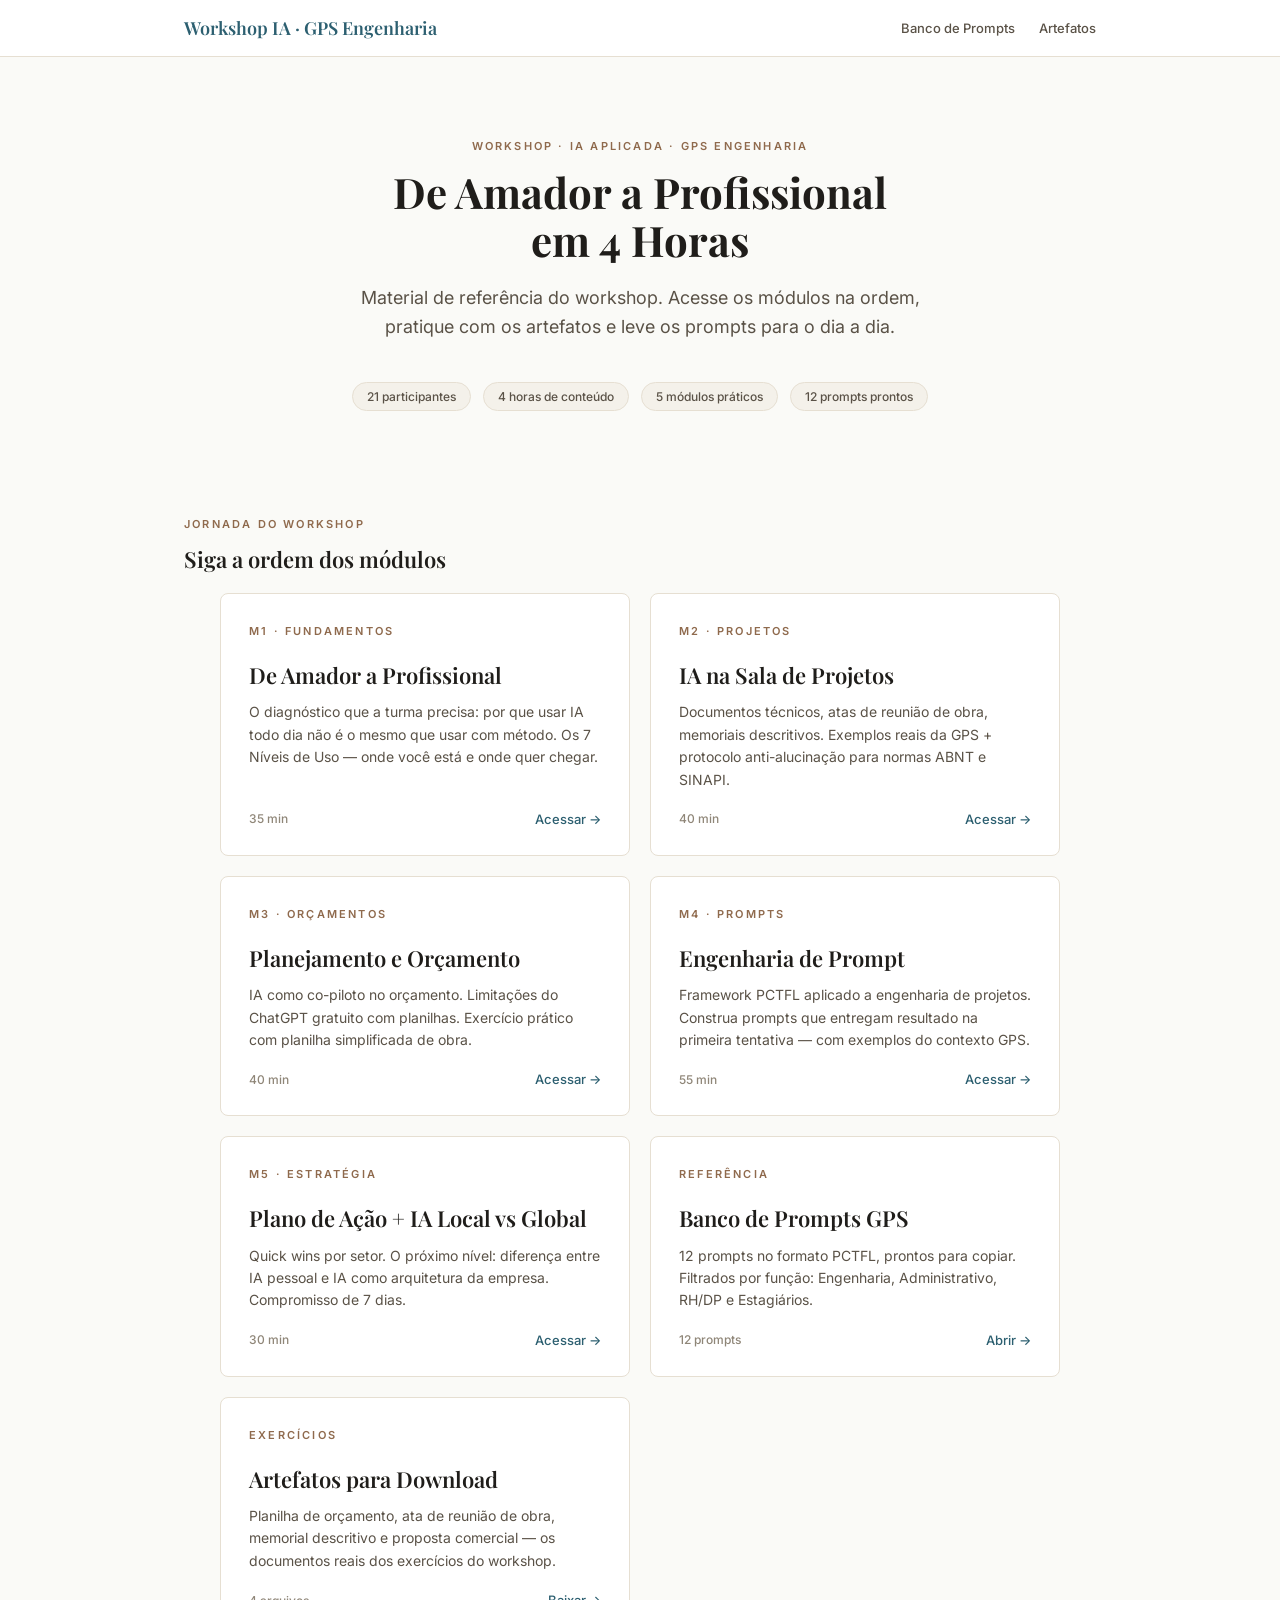
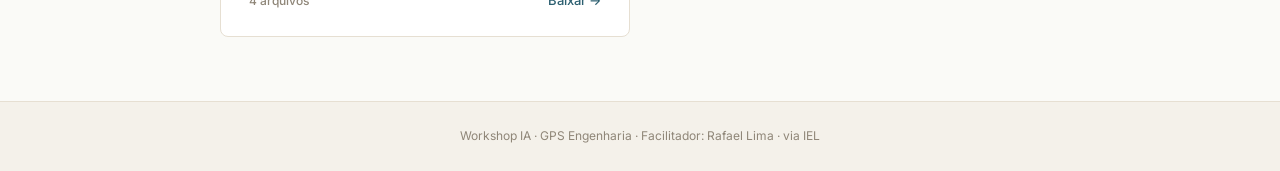
==== index.html @ 328566cc "feat: site workshop IA GPS v1 Co-Authored-By: Claude Opus 4.8 <noreply@anthropic.com>" ====
<!DOCTYPE html>
<html lang="pt-BR">
<head>
  <meta charset="UTF-8">
  <meta name="viewport" content="width=device-width, initial-scale=1.0">
  <title>Workshop IA · GPS Engenharia</title>
  <link rel="preconnect" href="https://fonts.googleapis.com">
  <link rel="preconnect" href="https://fonts.gstatic.com" crossorigin>
  <link href="https://fonts.googleapis.com/css2?family=Playfair+Display:wght@400;600;700&family=Inter:wght@400;500;600&display=swap" rel="stylesheet">
  <link rel="stylesheet" href="assets/style.css">
</head>
<body>

  <!-- Topbar -->
  <header class="topbar">
    <div class="topbar-inner">
      <a href="index.html" class="topbar-logo">Workshop IA · GPS Engenharia</a>
      <nav class="topbar-nav">
        <a href="banco-de-prompts/index.html">Banco de Prompts</a>
        <a href="artefatos/index.html">Artefatos</a>
      </nav>
    </div>
  </header>

  <!-- Hero -->
  <section class="hero">
    <div class="site-container" style="text-align:center">
      <p class="eyebrow">Workshop · IA Aplicada · GPS Engenharia</p>
      <h1>De Amador a Profissional<br>em 4 Horas</h1>
      <p class="hero-subtitle">
        Material de referência do workshop. Acesse os módulos na ordem,
        pratique com os artefatos e leve os prompts para o dia a dia.
      </p>
      <div class="hero-meta">
        <span class="badge">21 participantes</span>
        <span class="badge">4 horas de conteúdo</span>
        <span class="badge">5 módulos práticos</span>
        <span class="badge">12 prompts prontos</span>
      </div>
    </div>
  </section>

  <!-- Grid de módulos -->
  <main>
    <div class="site-container" style="max-width:960px">
      <div style="padding: 40px 0 20px">
        <p class="eyebrow">Jornada do Workshop</p>
        <h2 style="font-size:22px; margin:0">Siga a ordem dos módulos</h2>
      </div>

      <div class="modules-grid">

        <!-- M1 -->
        <a href="m1/index.html" class="module-card reveal" style="text-decoration:none; color:inherit">
          <p class="module-card-eyebrow eyebrow">M1 · Fundamentos</p>
          <h3>De Amador a Profissional</h3>
          <p class="module-card-desc">
            O diagnóstico que a turma precisa: por que usar IA todo dia não é o mesmo que
            usar com método. Os 7 Níveis de Uso — onde você está e onde quer chegar.
          </p>
          <div class="module-card-footer">
            <span class="module-card-duration">35 min</span>
            <span class="module-card-link">Acessar →</span>
          </div>
        </a>

        <!-- M2 -->
        <a href="m2/index.html" class="module-card reveal" style="text-decoration:none; color:inherit">
          <p class="module-card-eyebrow eyebrow">M2 · Projetos</p>
          <h3>IA na Sala de Projetos</h3>
          <p class="module-card-desc">
            Documentos técnicos, atas de reunião de obra, memoriais descritivos.
            Exemplos reais da GPS + protocolo anti-alucinação para normas ABNT e SINAPI.
          </p>
          <div class="module-card-footer">
            <span class="module-card-duration">40 min</span>
            <span class="module-card-link">Acessar →</span>
          </div>
        </a>

        <!-- M3 -->
        <a href="m3/index.html" class="module-card reveal" style="text-decoration:none; color:inherit">
          <p class="module-card-eyebrow eyebrow">M3 · Orçamentos</p>
          <h3>Planejamento e Orçamento</h3>
          <p class="module-card-desc">
            IA como co-piloto no orçamento. Limitações do ChatGPT gratuito com planilhas.
            Exercício prático com planilha simplificada de obra.
          </p>
          <div class="module-card-footer">
            <span class="module-card-duration">40 min</span>
            <span class="module-card-link">Acessar →</span>
          </div>
        </a>

        <!-- M4 -->
        <a href="m4/index.html" class="module-card reveal" style="text-decoration:none; color:inherit">
          <p class="module-card-eyebrow eyebrow">M4 · Prompts</p>
          <h3>Engenharia de Prompt</h3>
          <p class="module-card-desc">
            Framework PCTFL aplicado a engenharia de projetos. Construa prompts que
            entregam resultado na primeira tentativa — com exemplos do contexto GPS.
          </p>
          <div class="module-card-footer">
            <span class="module-card-duration">55 min</span>
            <span class="module-card-link">Acessar →</span>
          </div>
        </a>

        <!-- M5 -->
        <a href="m5/index.html" class="module-card reveal" style="text-decoration:none; color:inherit">
          <p class="module-card-eyebrow eyebrow">M5 · Estratégia</p>
          <h3>Plano de Ação + IA Local vs Global</h3>
          <p class="module-card-desc">
            Quick wins por setor. O próximo nível: diferença entre IA pessoal e
            IA como arquitetura da empresa. Compromisso de 7 dias.
          </p>
          <div class="module-card-footer">
            <span class="module-card-duration">30 min</span>
            <span class="module-card-link">Acessar →</span>
          </div>
        </a>

        <!-- Banco de Prompts -->
        <a href="banco-de-prompts/index.html" class="module-card reveal" style="text-decoration:none; color:inherit">
          <p class="module-card-eyebrow eyebrow">Referência</p>
          <h3>Banco de Prompts GPS</h3>
          <p class="module-card-desc">
            12 prompts no formato PCTFL, prontos para copiar. Filtrados por função:
            Engenharia, Administrativo, RH/DP e Estagiários.
          </p>
          <div class="module-card-footer">
            <span class="module-card-duration">12 prompts</span>
            <span class="module-card-link">Abrir →</span>
          </div>
        </a>

        <!-- Artefatos -->
        <a href="artefatos/index.html" class="module-card reveal" style="text-decoration:none; color:inherit">
          <p class="module-card-eyebrow eyebrow">Exercícios</p>
          <h3>Artefatos para Download</h3>
          <p class="module-card-desc">
            Planilha de orçamento, ata de reunião de obra, memorial descritivo e
            proposta comercial — os documentos reais dos exercícios do workshop.
          </p>
          <div class="module-card-footer">
            <span class="module-card-duration">4 arquivos</span>
            <span class="module-card-link">Baixar →</span>
          </div>
        </a>

      </div><!-- /modules-grid -->
    </div><!-- /site-container -->
  </main>

  <!-- Footer -->
  <footer>
    <p>Workshop IA · GPS Engenharia · Facilitador: Rafael Lima · via IEL</p>
  </footer>

  <script src="assets/script.js"></script>
</body>
</html>
---- assets/style.css ----
/* ============================================================
   Workshop IA · GPS Engenharia — style.css
   Design System: AI Radar (executivo/sóbrio)
   Paleta: cream + teal + terracota · Playfair Display + Inter
   ============================================================ */

/* ── 1. Reset + Variables ───────────────────────────────── */
:root {
  /* Fundos */
  --bg:        #fafaf7;
  --bg-warm:   #f4f1ea;
  --bg-card:   #ffffff;

  /* Texto */
  --ink:       #1f1d1a;
  --ink-soft:  #5a5247;
  --ink-muted: #8f8678;

  /* Marca */
  --accent:           #2c5f70;
  --accent-dark:      #1d4250;
  --accent-warm:      #c2916b;
  --accent-warm-dark: #8f6a4d;

  /* Bordas */
  --border:        #e6dfd2;
  --border-strong: #d4c8b0;

  /* Tipografia */
  --serif: 'Playfair Display', Georgia, serif;
  --sans:  'Inter', -apple-system, BlinkMacSystemFont, sans-serif;
  --mono:  'SFMono-Regular', ui-monospace, 'Menlo', 'Consolas', monospace;
}

*, *::before, *::after {
  box-sizing: border-box;
}

* {
  margin: 0;
  padding: 0;
}

/* ── 2. Base ─────────────────────────────────────────────── */
body {
  background: var(--bg);
  font-family: var(--sans);
  color: var(--ink);
  -webkit-font-smoothing: antialiased;
  text-rendering: optimizeLegibility;
}

a {
  color: var(--accent);
  text-decoration: none;
}
a:hover {
  text-decoration: underline;
}

img {
  max-width: 100%;
  display: block;
}

ul, ol {
  padding-left: 1.4em;
}

@media (prefers-reduced-motion: reduce) {
  *, *::before, *::after {
    animation: none !important;
    transition: none !important;
    scroll-behavior: auto !important;
  }
}

/* ── 3. Tipografia ───────────────────────────────────────── */
h1 {
  font-family: var(--serif);
  font-weight: 700;
  font-size: 42px;
  line-height: 1.15;
  color: var(--ink);
}
h2 {
  font-family: var(--serif);
  font-weight: 600;
  font-size: 28px;
  line-height: 1.25;
  color: var(--ink);
}
h3 {
  font-family: var(--serif);
  font-weight: 600;
  font-size: 22px;
  line-height: 1.3;
  color: var(--ink);
}
p {
  font-family: var(--sans);
  font-size: 16px;
  line-height: 1.7;
  color: var(--ink-soft);
}

.eyebrow {
  font-family: var(--sans);
  font-size: 11px;
  font-weight: 600;
  text-transform: uppercase;
  letter-spacing: 0.2em;
  color: var(--accent-warm-dark);
  margin-bottom: 12px;
}

/* ── 4. Layout ───────────────────────────────────────────── */
.site-container {
  max-width: 840px;
  margin: 0 auto;
  padding: 0 24px;
}

.section {
  padding: 48px 0;
}
.section + .section {
  border-top: 1px solid var(--border);
}

/* ── 5. Topbar ───────────────────────────────────────────── */
.topbar {
  position: sticky;
  top: 0;
  background: #fff;
  border-bottom: 1px solid var(--border);
  z-index: 100;
}
.topbar-inner {
  display: flex;
  justify-content: space-between;
  align-items: center;
  max-width: 960px;
  margin: 0 auto;
  padding: 0 24px;
  height: 56px;
}
.topbar-logo {
  font-family: var(--serif);
  font-size: 18px;
  font-weight: 600;
  color: var(--accent);
  text-decoration: none;
}
.topbar-logo:hover {
  text-decoration: none;
}
.topbar-nav {
  display: flex;
  gap: 24px;
}
.topbar-nav a {
  font-family: var(--sans);
  font-size: 13px;
  font-weight: 500;
  color: var(--ink-soft);
  text-decoration: none;
  padding: 4px 0;
  transition: color .2s;
}
.topbar-nav a:hover {
  color: var(--accent);
  text-decoration: none;
}
.topbar-nav a.active {
  color: var(--accent);
  border-bottom: 2px solid var(--accent);
}

/* ── 6. Hero (home) ──────────────────────────────────────── */
.hero {
  padding: 80px 24px 64px;
  text-align: center;
  background: var(--bg);
}
.hero-eyebrow {
  font-family: var(--sans);
  font-size: 11px;
  font-weight: 600;
  text-transform: uppercase;
  letter-spacing: 0.2em;
  color: var(--accent-warm-dark);
  margin-bottom: 12px;
}
.hero h1 {
  margin-bottom: 20px;
}
.hero-subtitle {
  font-family: var(--sans);
  font-size: 18px;
  line-height: 1.6;
  color: var(--ink-soft);
  max-width: 560px;
  margin: 0 auto 40px;
}
.hero-meta {
  display: flex;
  gap: 12px;
  justify-content: center;
  flex-wrap: wrap;
}
.badge {
  font-family: var(--sans);
  font-size: 12px;
  font-weight: 500;
  background: var(--bg-warm);
  border: 1px solid var(--border);
  border-radius: 20px;
  padding: 6px 14px;
  color: var(--ink-soft);
}

/* ── 7. Grid de módulos (home) ───────────────────────────── */
.modules-grid {
  display: grid;
  grid-template-columns: repeat(auto-fill, minmax(280px, 1fr));
  gap: 20px;
  padding: 0 24px 64px;
  max-width: 888px;
  margin: 0 auto;
}
.module-card {
  background: var(--bg-card);
  border: 1px solid var(--border);
  border-radius: 8px;
  padding: 28px;
  position: relative;
  overflow: hidden;
  transition: transform .2s, box-shadow .2s;
  cursor: pointer;
  display: flex;
  flex-direction: column;
}
.module-card::after {
  content: '';
  position: absolute;
  top: 0; left: 0; right: 0;
  height: 3px;
  background: var(--accent);
  transform: scaleX(0);
  transform-origin: left;
  transition: transform .35s cubic-bezier(0.16, 1, 0.3, 1);
}
.module-card:hover::after {
  transform: scaleX(1);
}
.module-card:hover {
  transform: translateY(-4px);
  box-shadow: 0 12px 32px rgba(31,29,26,.08), 0 2px 8px rgba(31,29,26,.05);
}
.module-card-eyebrow {
  font-family: var(--sans);
  font-size: 11px;
  font-weight: 600;
  text-transform: uppercase;
  letter-spacing: 0.2em;
  color: var(--accent-warm-dark);
  margin-bottom: 12px;
}
.module-card h3 {
  font-family: var(--serif);
  font-size: 22px;
  margin: 8px 0 12px;
}
.module-card-desc {
  font-family: var(--sans);
  font-size: 14px;
  color: var(--ink-soft);
  line-height: 1.6;
  margin-bottom: 20px;
  flex: 1;
}
.module-card-footer {
  display: flex;
  justify-content: space-between;
  align-items: center;
}
.module-card-duration {
  font-family: var(--sans);
  font-size: 12px;
  font-weight: 500;
  color: var(--ink-muted);
}
.module-card-link {
  font-family: var(--sans);
  font-size: 13px;
  font-weight: 500;
  color: var(--accent);
}
.module-card:hover .module-card-link {
  color: var(--accent-dark);
}

/* ── 8. Página de módulo ─────────────────────────────────── */
.module-header {
  padding: 48px 0 32px;
}
.module-header .eyebrow {
  color: var(--accent-warm-dark);
}
.module-header h1 {
  font-family: var(--serif);
  font-weight: 700;
  font-size: 36px;
}
.module-header-meta {
  display: flex;
  gap: 16px;
  flex-wrap: wrap;
  font-family: var(--sans);
  font-size: 13px;
  color: var(--ink-muted);
  margin-top: 12px;
}
.content-section {
  padding: 36px 0;
}
.content-section h2 {
  font-family: var(--serif);
  font-weight: 600;
  font-size: 24px;
  margin-bottom: 16px;
}
.content-section h3 {
  font-family: var(--serif);
  font-weight: 600;
  font-size: 20px;
  margin-bottom: 12px;
}
.content-section p {
  margin-bottom: 16px;
}
.content-section ul,
.content-section ol {
  margin-bottom: 16px;
  color: var(--ink-soft);
  font-size: 15px;
  line-height: 1.7;
}
.content-section li {
  margin-bottom: 6px;
}

/* ── 9. Tabela ───────────────────────────────────────────── */
.table-wrap {
  overflow-x: auto;
  margin: 24px 0;
  border: 1px solid var(--border);
  border-radius: 8px;
}
table {
  width: 100%;
  border-collapse: collapse;
}
th {
  background: var(--bg-warm);
  font-family: var(--sans);
  font-size: 11px;
  font-weight: 600;
  text-transform: uppercase;
  letter-spacing: .08em;
  color: var(--ink-soft);
  padding: 10px 16px;
  text-align: left;
}
td {
  padding: 12px 16px;
  font-family: var(--sans);
  font-size: 14px;
  color: var(--ink);
  border-bottom: 1px solid var(--border);
}
tr:last-child td {
  border-bottom: none;
}
tr:hover td {
  background: var(--bg-warm);
}

/* ── 10. Callout ─────────────────────────────────────────── */
.callout {
  border-left: 3px solid var(--accent);
  background: var(--bg-warm);
  padding: 16px 20px;
  border-radius: 0 6px 6px 0;
  margin: 24px 0;
}
.callout p {
  margin: 0;
  font-size: 15px;
  color: var(--ink-soft);
}
.callout p + p {
  margin-top: 8px;
}
.callout strong {
  color: var(--ink);
}
.callout.warning { border-color: #c2916b; }
.callout.danger  { border-color: #b85c5c; }

/* ── 11. Botão ───────────────────────────────────────────── */
.btn {
  display: inline-flex;
  align-items: center;
  gap: 6px;
  padding: 10px 20px;
  background: var(--accent);
  color: #fff;
  border: none;
  border-radius: 6px;
  font-family: var(--sans);
  font-size: 14px;
  font-weight: 500;
  cursor: pointer;
  text-decoration: none;
  transition: background .2s, transform .15s;
}
.btn:hover {
  background: var(--accent-dark);
  transform: translateY(-1px);
  text-decoration: none;
  color: #fff;
}
.btn-outline {
  background: transparent;
  border: 1.5px solid var(--accent);
  color: var(--accent);
}
.btn-outline:hover {
  background: var(--accent);
  color: #fff;
}

/* ── 12. Exercício box ───────────────────────────────────── */
.exercise-box {
  border: 2px dashed var(--accent);
  border-radius: 8px;
  padding: 28px;
  background: var(--bg-warm);
  margin: 32px 0;
}
.exercise-box-header {
  display: flex;
  align-items: center;
  gap: 10px;
  margin-bottom: 16px;
}
.exercise-box-badge {
  font-family: var(--sans);
  font-size: 10px;
  font-weight: 600;
  text-transform: uppercase;
  letter-spacing: .08em;
  background: var(--accent);
  color: #fff;
  border-radius: 4px;
  padding: 4px 8px;
}
.exercise-box h3 {
  font-family: var(--serif);
  font-size: 20px;
  margin: 0;
}
.exercise-box p {
  margin-bottom: 12px;
}
.exercise-box p:last-child {
  margin-bottom: 0;
}

/* ── 13. Prompt card (banco de prompts) ──────────────────── */
.prompt-card {
  background: var(--bg-card);
  border: 1px solid var(--border);
  border-radius: 8px;
  padding: 24px;
  margin-bottom: 20px;
}
.prompt-card-header {
  display: flex;
  justify-content: space-between;
  align-items: flex-start;
  gap: 12px;
  margin-bottom: 16px;
}
.prompt-card h3 {
  font-family: var(--serif);
  font-size: 18px;
  margin: 0;
}
.prompt-card-function {
  font-family: var(--sans);
  font-size: 11px;
  font-weight: 600;
  background: rgba(44, 95, 112, .1);
  color: var(--accent);
  border-radius: 4px;
  padding: 4px 10px;
  white-space: nowrap;
}
.prompt-body {
  background: var(--bg-warm);
  border-radius: 6px;
  padding: 16px;
  font-family: var(--mono);
  font-size: 13px;
  line-height: 1.6;
  color: var(--ink-soft);
  white-space: pre-wrap;
  overflow-x: auto;
}
.prompt-card-footer {
  display: flex;
  justify-content: flex-end;
  margin-top: 14px;
}
.btn-copy {
  padding: 6px 14px;
  font-size: 12px;
}
.btn-copy.copied {
  background: var(--accent-dark);
}

/* ── 14. Download card (artefatos) ───────────────────────── */
.download-card {
  background: var(--bg-card);
  border: 1px solid var(--border);
  border-radius: 8px;
  padding: 24px;
  display: flex;
  gap: 20px;
  align-items: flex-start;
  margin-bottom: 20px;
  transition: border-color .2s, box-shadow .2s;
}
.download-card:hover {
  border-color: var(--border-strong);
  box-shadow: 0 6px 18px rgba(31,29,26,.06);
}
.download-icon {
  width: 48px;
  height: 48px;
  flex-shrink: 0;
  background: var(--bg-warm);
  display: flex;
  align-items: center;
  justify-content: center;
  border-radius: 50%;
  color: var(--accent);
  font-size: 22px;
}
.download-info {
  flex: 1;
}
.download-info h3 {
  font-family: var(--serif);
  font-size: 18px;
  margin: 0 0 8px;
}
.download-info p {
  font-family: var(--sans);
  font-size: 14px;
  color: var(--ink-soft);
  margin: 0 0 16px;
}
.download-module {
  font-family: var(--sans);
  font-size: 11px;
  font-weight: 500;
  background: rgba(194, 145, 107, .15);
  color: var(--accent-warm-dark);
  border-radius: 4px;
  padding: 4px 10px;
  display: inline-block;
}

/* ── 15. Navegação entre módulos ─────────────────────────── */
.module-nav {
  display: flex;
  justify-content: space-between;
  gap: 16px;
  padding: 40px 0 24px;
  border-top: 1px solid var(--border);
  margin-top: 48px;
}
.module-nav a {
  font-family: var(--sans);
  font-size: 14px;
  font-weight: 500;
  color: var(--accent);
  text-decoration: none;
}
.module-nav a:hover {
  text-decoration: underline;
}
.module-nav a.next {
  text-align: right;
  margin-left: auto;
}
.module-nav-label {
  font-family: var(--sans);
  font-size: 11px;
  color: var(--ink-muted);
  display: block;
  margin-bottom: 4px;
}

/* ── 16. Filtro de função (banco de prompts) ─────────────── */
.filter-bar {
  display: flex;
  gap: 8px;
  flex-wrap: wrap;
  margin-bottom: 32px;
}
.filter-btn {
  display: inline-flex;
  align-items: center;
  padding: 7px 16px;
  font-family: var(--sans);
  font-size: 13px;
  font-weight: 500;
  background: transparent;
  border: 1.5px solid var(--accent);
  color: var(--accent);
  border-radius: 6px;
  cursor: pointer;
  transition: background .2s, color .2s;
}
.filter-btn:hover {
  background: var(--bg-warm);
}
.filter-btn.active {
  background: var(--accent);
  color: #fff;
}

/* ── 17. Reveal animation ────────────────────────────────── */
.reveal {
  opacity: 0;
  transform: translateY(20px);
  transition: opacity .5s ease, transform .5s ease;
}
.reveal.visible {
  opacity: 1;
  transform: translateY(0);
}

/* ── 18. Footer ──────────────────────────────────────────── */
footer {
  background: var(--bg-warm);
  border-top: 1px solid var(--border);
  padding: 24px;
  text-align: center;
}
footer p {
  font-family: var(--sans);
  font-size: 12px;
  color: var(--ink-muted);
}

/* ── Responsivo ──────────────────────────────────────────── */
@media (max-width: 600px) {
  h1 { font-size: 32px; }
  .hero { padding: 56px 20px 48px; }
  .hero h1 { font-size: 32px; }
  .module-header h1 { font-size: 28px; }
  .topbar-nav { gap: 16px; }
  .topbar-logo { font-size: 16px; }
}
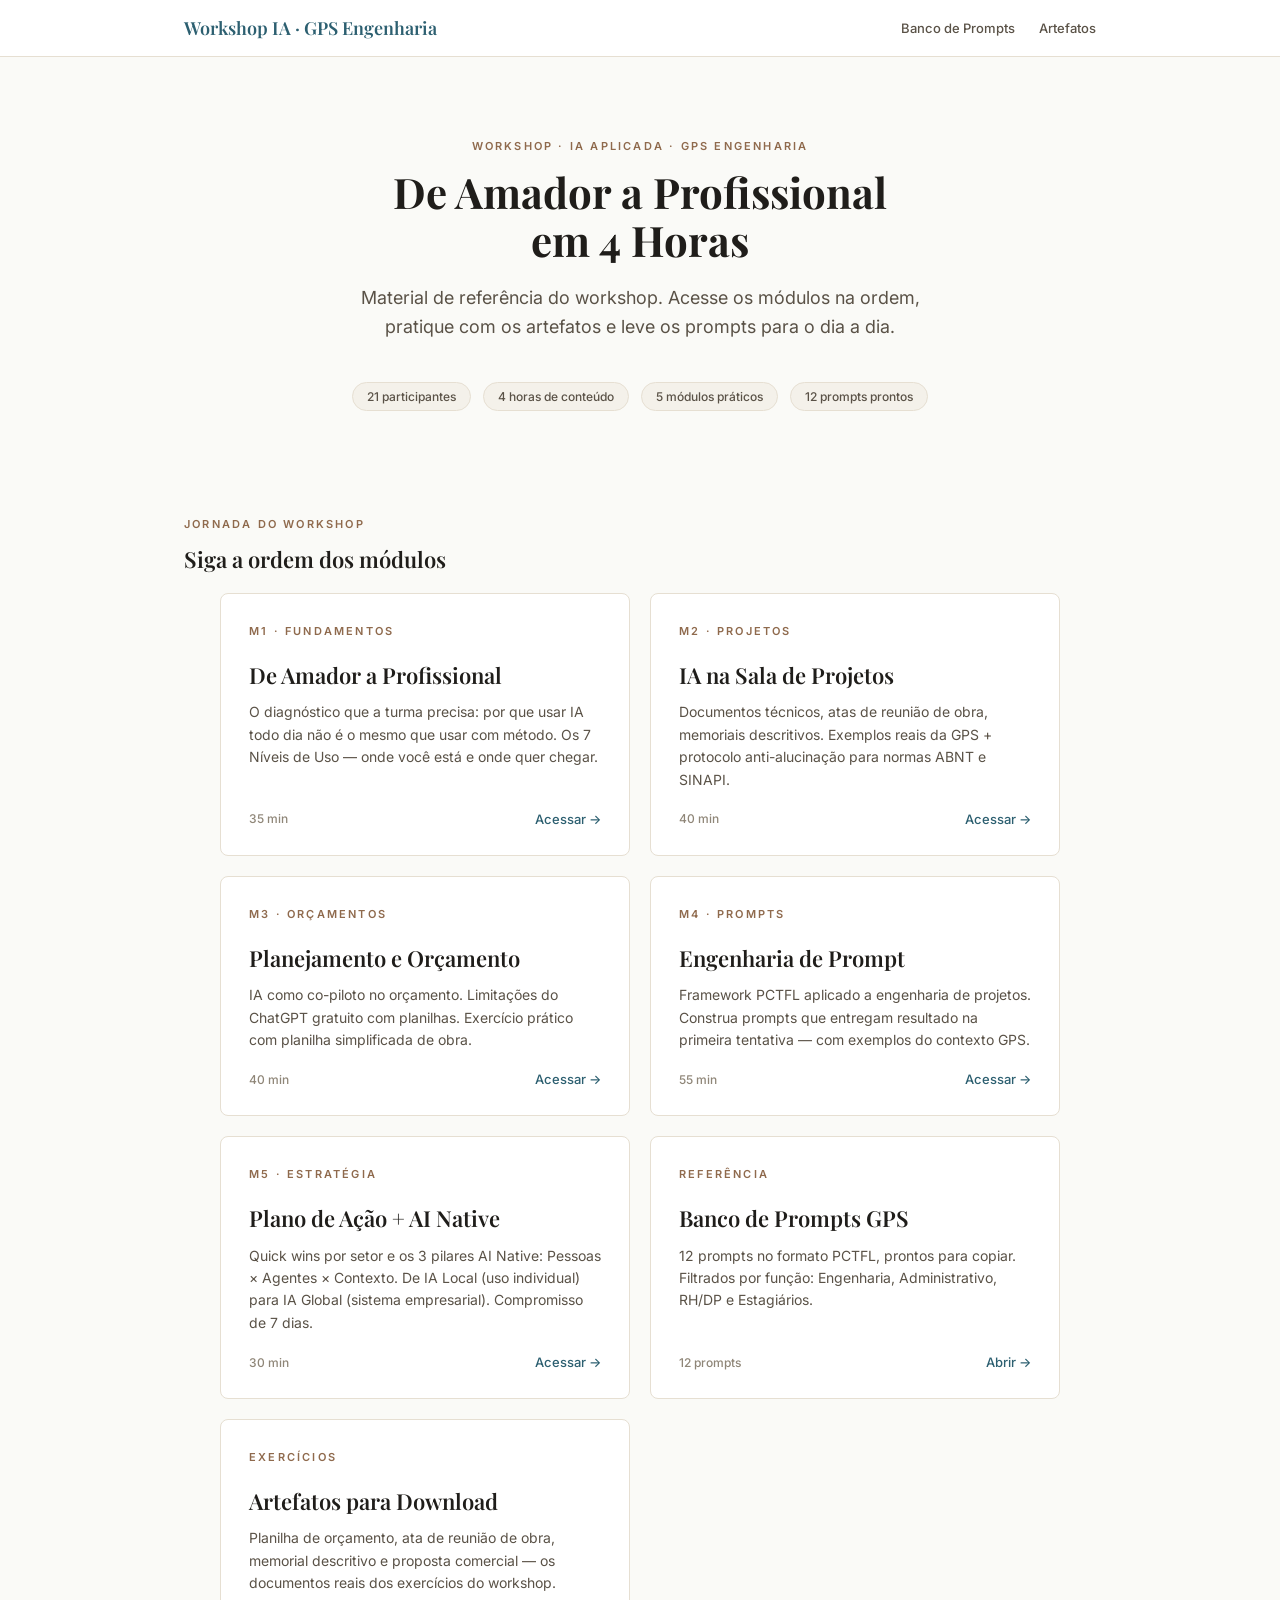
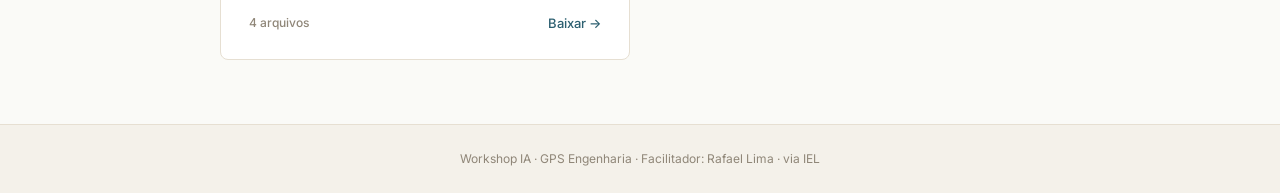
==== commit 970d8a07: "fix(home,m5): alinha card e title com identidade "AI Native" O prompt-10 mudou a identidade do M5 de" ====
--- a/index.html
+++ b/index.html
@@ -109,10 +109,11 @@
         <!-- M5 -->
         <a href="m5/index.html" class="module-card reveal" style="text-decoration:none; color:inherit">
           <p class="module-card-eyebrow eyebrow">M5 · Estratégia</p>
-          <h3>Plano de Ação + IA Local vs Global</h3>
+          <h3>Plano de Ação + AI Native</h3>
           <p class="module-card-desc">
-            Quick wins por setor. O próximo nível: diferença entre IA pessoal e
-            IA como arquitetura da empresa. Compromisso de 7 dias.
+            Quick wins por setor e os 3 pilares AI Native: Pessoas × Agentes × Contexto.
+            De IA Local (uso individual) para IA Global (sistema empresarial).
+            Compromisso de 7 dias.
           </p>
           <div class="module-card-footer">
             <span class="module-card-duration">30 min</span>
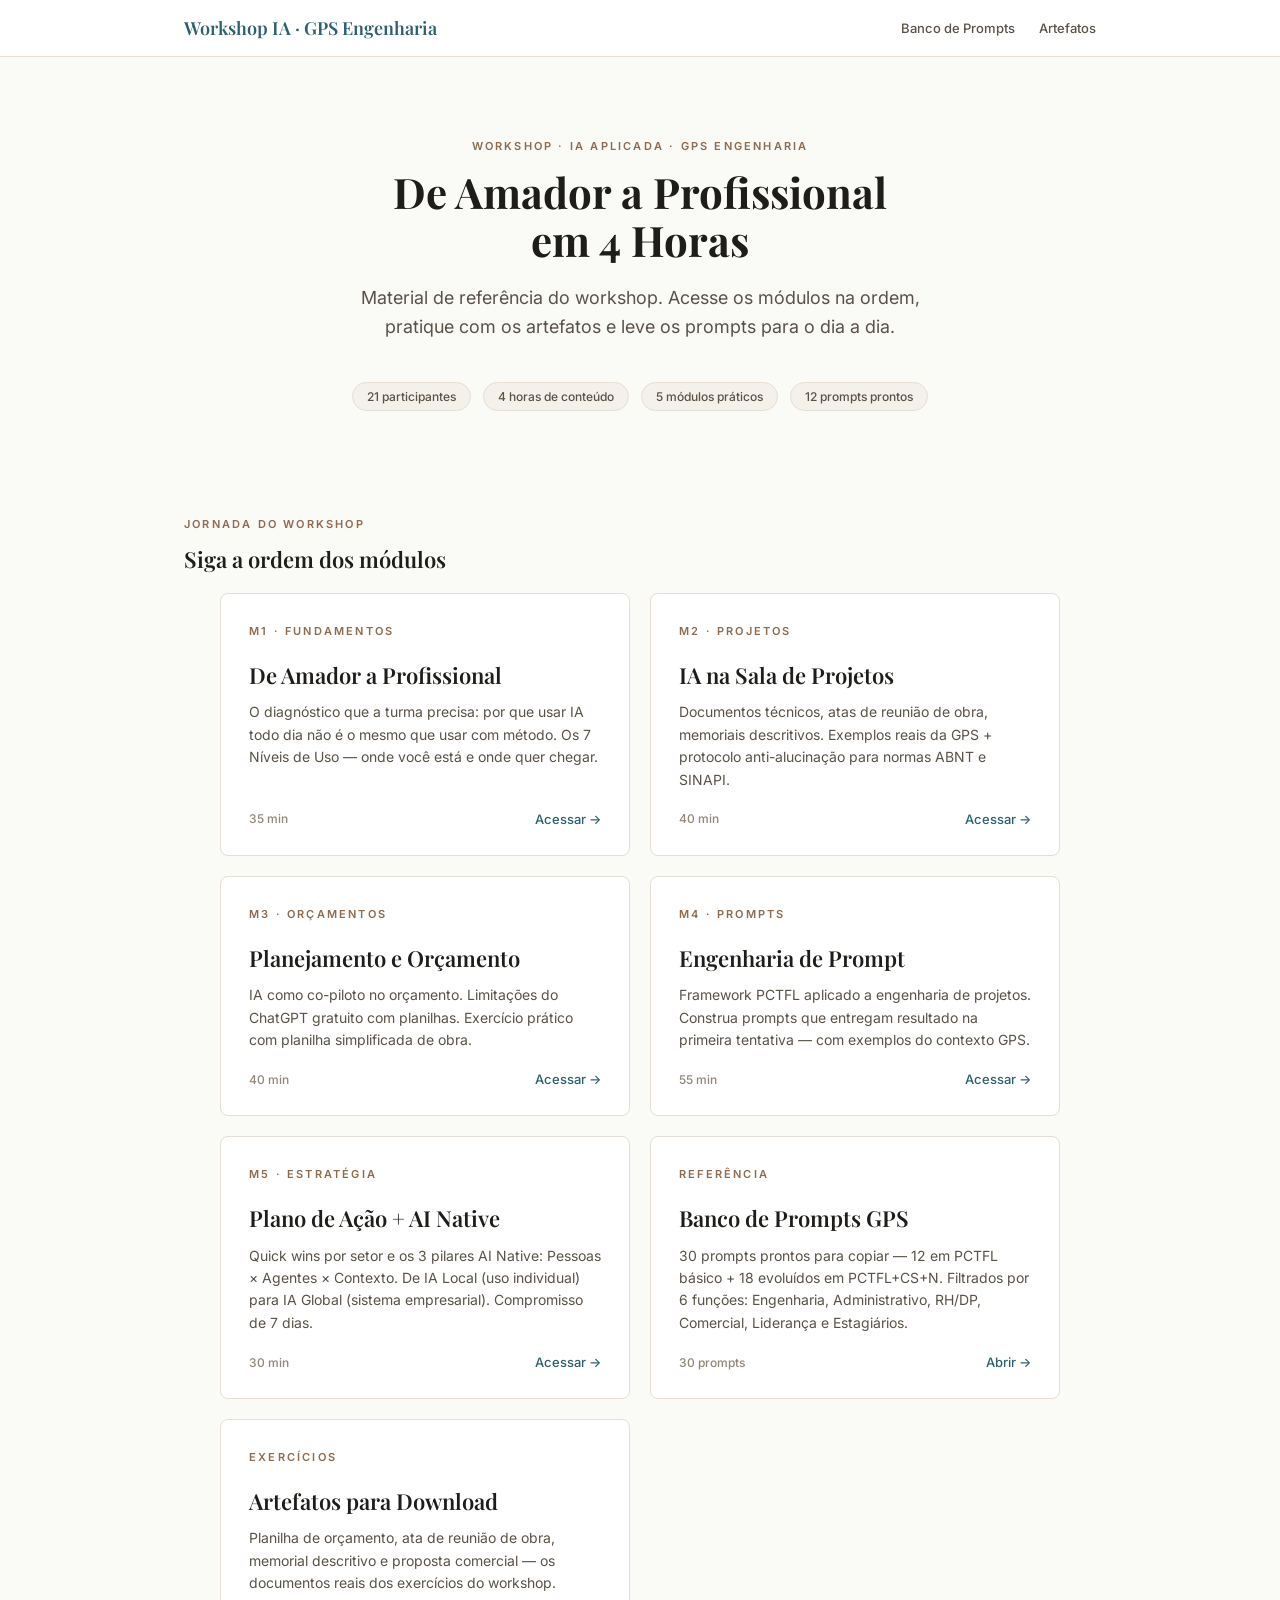
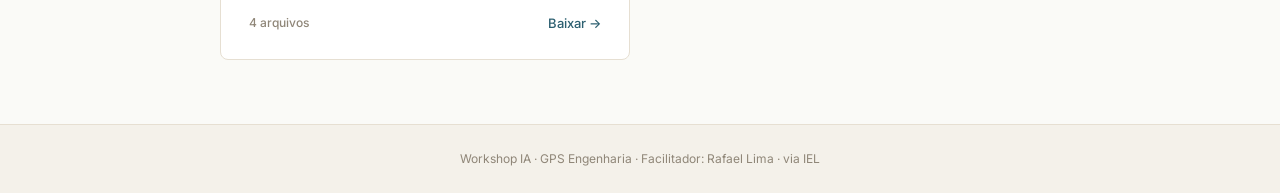
==== commit 4bb8a395: "feat(banco,m4,m5,home): overdelivery — 18 prompts novos (12->30) Curadoria dos 4 Notions de referênc" ====
--- a/index.html
+++ b/index.html
@@ -126,11 +126,12 @@
           <p class="module-card-eyebrow eyebrow">Referência</p>
           <h3>Banco de Prompts GPS</h3>
           <p class="module-card-desc">
-            12 prompts no formato PCTFL, prontos para copiar. Filtrados por função:
-            Engenharia, Administrativo, RH/DP e Estagiários.
+            30 prompts prontos para copiar — 12 em PCTFL básico + 18 evoluídos em
+            PCTFL+CS+N. Filtrados por 6 funções: Engenharia, Administrativo, RH/DP,
+            Comercial, Liderança e Estagiários.
           </p>
           <div class="module-card-footer">
-            <span class="module-card-duration">12 prompts</span>
+            <span class="module-card-duration">30 prompts</span>
             <span class="module-card-link">Abrir →</span>
           </div>
         </a>
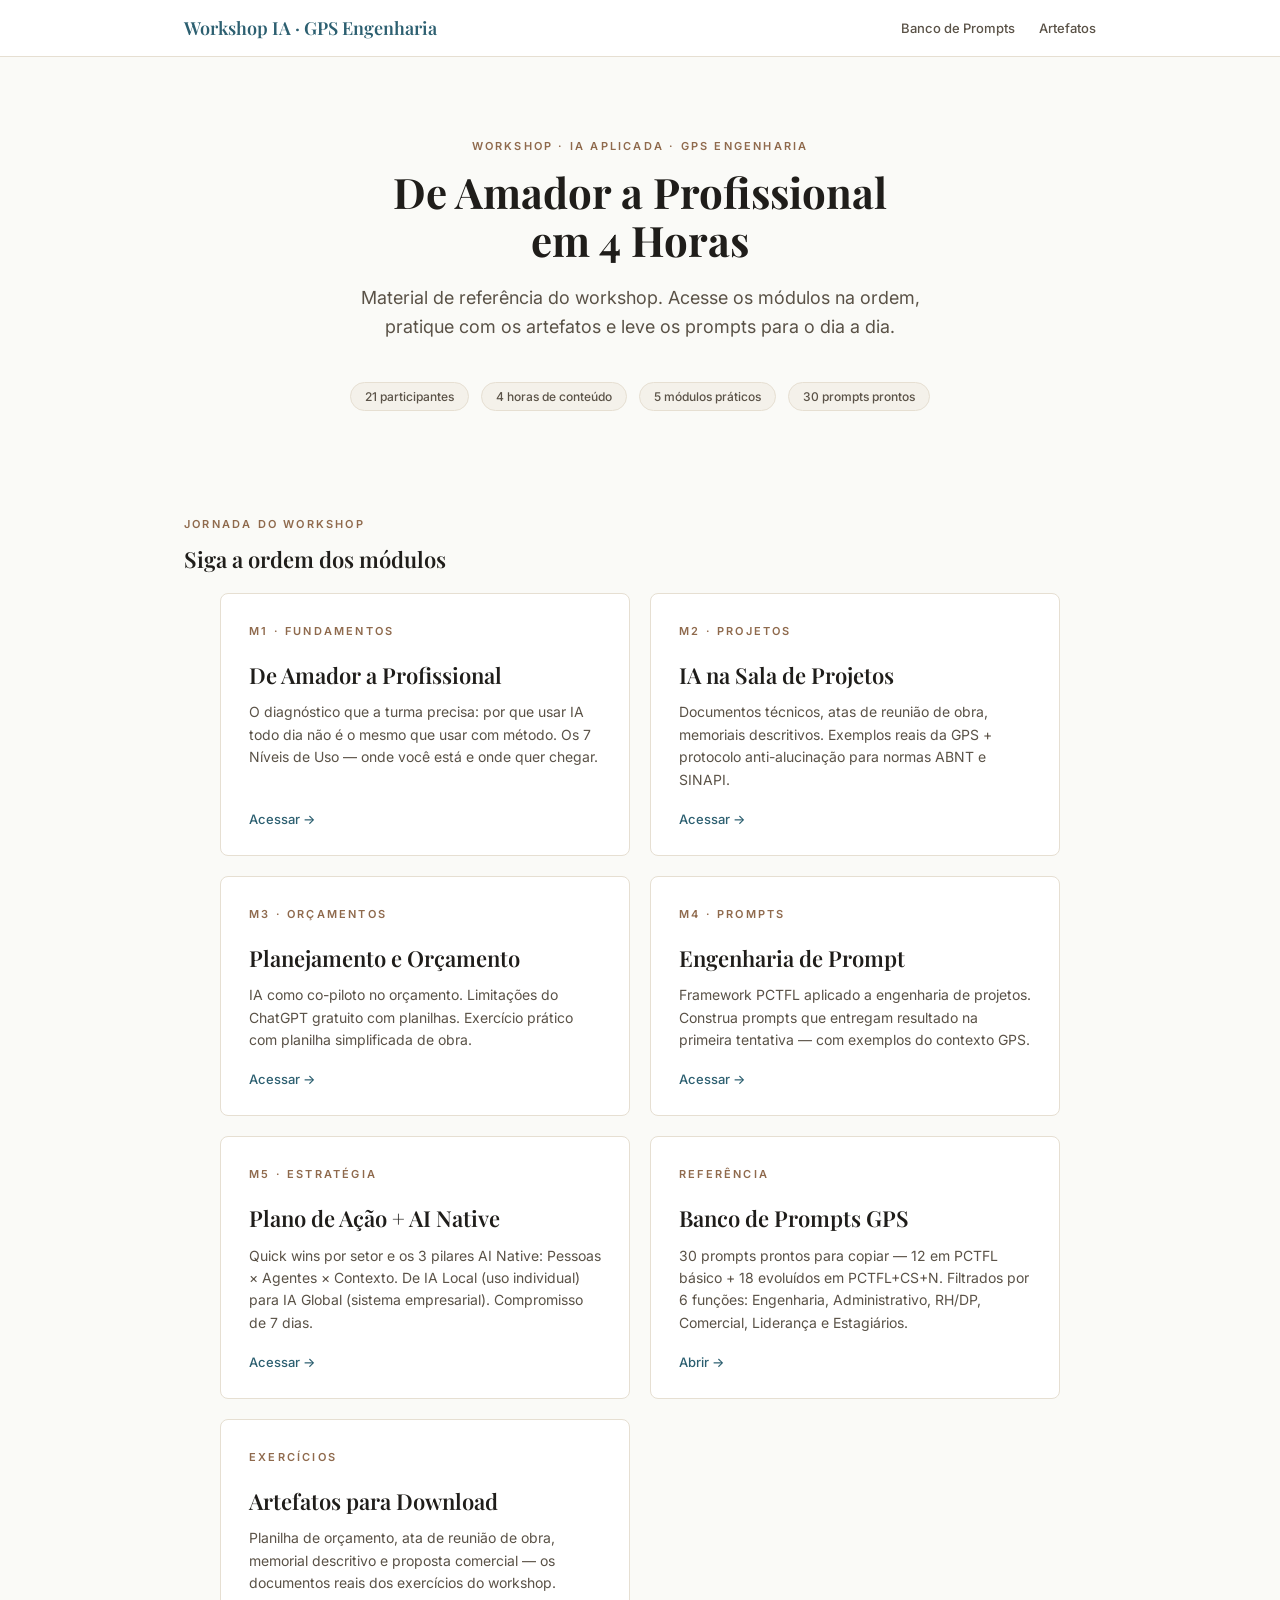
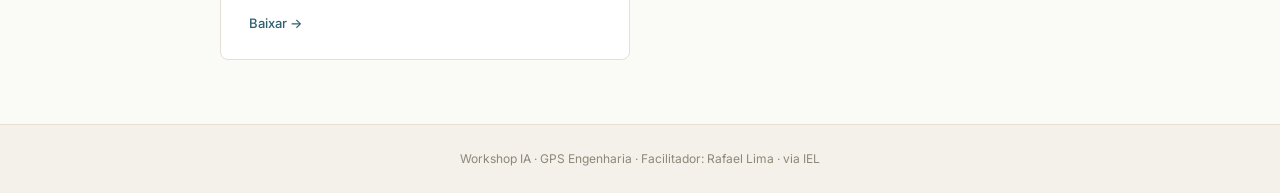
==== commit eb64b08f: "feat(workshop): limpeza tempos + interatividade + gerador PCTFL inline M4 LIMPEZA (A) - Remove "X mi" ====
--- a/index.html
+++ b/index.html
@@ -35,7 +35,7 @@
         <span class="badge">21 participantes</span>
         <span class="badge">4 horas de conteúdo</span>
         <span class="badge">5 módulos práticos</span>
-        <span class="badge">12 prompts prontos</span>
+        <span class="badge">30 prompts prontos</span>
       </div>
     </div>
   </section>
@@ -59,7 +59,6 @@
             usar com método. Os 7 Níveis de Uso — onde você está e onde quer chegar.
           </p>
           <div class="module-card-footer">
-            <span class="module-card-duration">35 min</span>
             <span class="module-card-link">Acessar →</span>
           </div>
         </a>
@@ -73,7 +72,6 @@
             Exemplos reais da GPS + protocolo anti-alucinação para normas ABNT e SINAPI.
           </p>
           <div class="module-card-footer">
-            <span class="module-card-duration">40 min</span>
             <span class="module-card-link">Acessar →</span>
           </div>
         </a>
@@ -87,7 +85,6 @@
             Exercício prático com planilha simplificada de obra.
           </p>
           <div class="module-card-footer">
-            <span class="module-card-duration">40 min</span>
             <span class="module-card-link">Acessar →</span>
           </div>
         </a>
@@ -101,7 +98,6 @@
             entregam resultado na primeira tentativa — com exemplos do contexto GPS.
           </p>
           <div class="module-card-footer">
-            <span class="module-card-duration">55 min</span>
             <span class="module-card-link">Acessar →</span>
           </div>
         </a>
@@ -116,7 +112,6 @@
             Compromisso de 7 dias.
           </p>
           <div class="module-card-footer">
-            <span class="module-card-duration">30 min</span>
             <span class="module-card-link">Acessar →</span>
           </div>
         </a>
@@ -131,7 +126,6 @@
             Comercial, Liderança e Estagiários.
           </p>
           <div class="module-card-footer">
-            <span class="module-card-duration">30 prompts</span>
             <span class="module-card-link">Abrir →</span>
           </div>
         </a>
@@ -145,7 +139,6 @@
             proposta comercial — os documentos reais dos exercícios do workshop.
           </p>
           <div class="module-card-footer">
-            <span class="module-card-duration">4 arquivos</span>
             <span class="module-card-link">Baixar →</span>
           </div>
         </a>
--- a/assets/style.css
+++ b/assets/style.css
@@ -679,3 +679,361 @@
   .topbar-nav { gap: 16px; }
   .topbar-logo { font-size: 16px; }
 }
+
+/* ============================================================
+   PROMPT 18 — Componentes Interativos
+   ============================================================ */
+
+/* ── Botão flutuante "voltar ao topo" ─────────────────────── */
+.back-to-top {
+  position: fixed;
+  bottom: 24px;
+  right: 24px;
+  width: 44px;
+  height: 44px;
+  border-radius: 50%;
+  background: var(--accent);
+  color: #fff;
+  border: none;
+  font-size: 20px;
+  cursor: pointer;
+  display: flex;
+  align-items: center;
+  justify-content: center;
+  box-shadow: 0 6px 16px rgba(44, 95, 112, .28);
+  opacity: 0;
+  pointer-events: none;
+  transform: translateY(8px);
+  transition: opacity .25s ease, transform .25s ease, background .15s;
+  z-index: 300;
+}
+.back-to-top.visible {
+  opacity: 1;
+  pointer-events: all;
+  transform: translateY(0);
+}
+.back-to-top:hover { background: var(--accent-dark); }
+@media (max-width: 640px) {
+  .back-to-top { bottom: 16px; right: 16px; width: 40px; height: 40px; font-size: 18px; }
+}
+
+/* ── Topbar: badge "módulo atual" na navegação ────────────── */
+.topbar-current {
+  display: inline-block;
+  font-size: 12px;
+  font-weight: 600;
+  text-transform: uppercase;
+  letter-spacing: .08em;
+  color: var(--accent-warm-dark);
+  margin-left: 12px;
+  padding: 3px 10px;
+  border: 1px solid var(--border);
+  border-radius: 4px;
+  background: var(--bg-warm);
+}
+@media (max-width: 640px) {
+  .topbar-current { display: none; }
+}
+
+/* ── Checkbox interativo dos Entregáveis ──────────────────── */
+.entregavel-list {
+  list-style: none;
+  padding: 0;
+  margin: 16px 0 0;
+}
+.entregavel-list li {
+  display: flex;
+  align-items: flex-start;
+  gap: 12px;
+  padding: 12px 14px;
+  border-radius: 8px;
+  cursor: pointer;
+  transition: background .15s;
+  margin-bottom: 6px;
+  border: 1px solid transparent;
+}
+.entregavel-list li:hover { background: var(--bg-warm); }
+.entregavel-list li.checked {
+  background: var(--bg-warm);
+  border-color: var(--border);
+}
+.entregavel-checkbox {
+  flex-shrink: 0;
+  width: 22px;
+  height: 22px;
+  border-radius: 6px;
+  border: 1.5px solid var(--border-strong);
+  background: var(--bg);
+  display: flex;
+  align-items: center;
+  justify-content: center;
+  margin-top: 2px;
+  transition: background .15s, border-color .15s;
+}
+.entregavel-list li.checked .entregavel-checkbox {
+  background: var(--accent);
+  border-color: var(--accent);
+}
+.entregavel-checkbox::after {
+  content: '';
+  width: 6px;
+  height: 11px;
+  border: solid #fff;
+  border-width: 0 2px 2px 0;
+  transform: rotate(45deg) translate(-1px, -1px);
+  opacity: 0;
+  transition: opacity .15s;
+}
+.entregavel-list li.checked .entregavel-checkbox::after { opacity: 1; }
+.entregavel-text {
+  font-size: 15px;
+  color: var(--ink-soft);
+  line-height: 1.6;
+}
+.entregavel-list li.checked .entregavel-text {
+  color: var(--ink-muted);
+  text-decoration: line-through;
+}
+.entregavel-progress {
+  margin-top: 18px;
+  font-size: 13px;
+  color: var(--ink-muted);
+  font-weight: 500;
+}
+.entregavel-progress strong { color: var(--accent); font-weight: 600; }
+
+/* ── Auto-quiz dos 5 Sinais (M1) ──────────────────────────── */
+.sinais-quiz {
+  margin: 24px 0;
+  border: 1px solid var(--border);
+  border-radius: 12px;
+  overflow: hidden;
+  background: var(--bg);
+}
+.sinais-quiz-row {
+  display: grid;
+  grid-template-columns: 56px 1fr 240px;
+  gap: 16px;
+  padding: 16px 20px;
+  cursor: pointer;
+  transition: background .15s;
+  border-bottom: 1px solid var(--border);
+  align-items: center;
+}
+.sinais-quiz-row:last-of-type { border-bottom: none; }
+.sinais-quiz-row:hover { background: var(--bg-warm); }
+.sinais-quiz-row.checked { background: #fdf3ec; }
+.sinais-quiz-num {
+  width: 36px; height: 36px;
+  border-radius: 8px;
+  display: flex; align-items: center; justify-content: center;
+  font-family: var(--serif);
+  font-size: 16px; font-weight: 700;
+  background: var(--bg-warm);
+  color: var(--ink-muted);
+  border: 1.5px solid var(--border);
+  transition: all .15s;
+}
+.sinais-quiz-row.checked .sinais-quiz-num {
+  background: var(--accent-warm);
+  color: #fff;
+  border-color: var(--accent-warm);
+}
+.sinais-quiz-sinal { font-size: 14.5px; color: var(--ink); line-height: 1.5; }
+.sinais-quiz-revela { font-size: 13px; color: var(--ink-muted); line-height: 1.5; }
+.sinais-quiz-result {
+  padding: 20px 24px;
+  background: var(--bg-warm);
+  border-top: 1px solid var(--border);
+  font-size: 14.5px;
+  line-height: 1.7;
+  color: var(--ink-soft);
+}
+.sinais-quiz-result strong { color: var(--ink); }
+.sinais-quiz-result-num {
+  display: inline-block;
+  padding: 2px 12px;
+  border-radius: 4px;
+  font-weight: 700;
+  font-family: var(--serif);
+  font-size: 16px;
+  background: var(--accent-warm);
+  color: #fff;
+  margin: 0 2px;
+}
+@media (max-width: 640px) {
+  .sinais-quiz-row {
+    grid-template-columns: 36px 1fr;
+    gap: 12px;
+  }
+  .sinais-quiz-revela {
+    grid-column: 2 / 3;
+    margin-top: 4px;
+  }
+}
+
+/* ── Banco de Prompts: contador dinâmico ──────────────────── */
+.banco-contador {
+  font-size: 13px;
+  color: var(--ink-muted);
+  margin: 16px 0 8px;
+  font-weight: 500;
+}
+.banco-contador strong { color: var(--accent); font-weight: 600; }
+
+/* ── Gerador PCTFL+CS+N inline (M4) ───────────────────────── */
+.gerador-pctfl {
+  background: var(--bg);
+  border: 1px solid var(--border);
+  border-radius: 12px;
+  padding: 28px;
+  margin-top: 18px;
+}
+.gerador-pctfl-head {
+  display: flex;
+  justify-content: space-between;
+  align-items: flex-end;
+  flex-wrap: wrap;
+  gap: 12px;
+  margin-bottom: 20px;
+  padding-bottom: 18px;
+  border-bottom: 1px solid var(--border);
+}
+.gerador-pctfl-head h3 {
+  font-family: var(--serif);
+  font-size: 20px;
+  margin: 0;
+  color: var(--ink);
+}
+.gerador-pctfl-head p {
+  margin: 6px 0 0;
+  font-size: 13.5px;
+  color: var(--ink-muted);
+}
+.gerador-pctfl-actions {
+  display: flex;
+  gap: 8px;
+}
+.gerador-pctfl-btn {
+  font-family: inherit;
+  font-size: 12.5px;
+  font-weight: 500;
+  padding: 6px 14px;
+  border-radius: 6px;
+  border: 1px solid var(--border);
+  background: var(--bg-warm);
+  color: var(--ink-soft);
+  cursor: pointer;
+  transition: all .15s;
+}
+.gerador-pctfl-btn:hover { background: var(--border); color: var(--ink); }
+.gerador-pctfl-grid {
+  display: grid;
+  grid-template-columns: 1fr 1fr;
+  gap: 28px;
+  align-items: start;
+}
+@media (max-width: 860px) {
+  .gerador-pctfl-grid { grid-template-columns: 1fr; }
+}
+.gerador-pctfl-form { display: flex; flex-direction: column; gap: 14px; }
+.gerador-pctfl-field { display: flex; flex-direction: column; }
+.gerador-pctfl-label {
+  display: flex;
+  align-items: baseline;
+  gap: 8px;
+  font-size: 12px;
+  font-weight: 600;
+  text-transform: uppercase;
+  letter-spacing: .06em;
+  color: var(--ink-muted);
+  margin-bottom: 6px;
+}
+.gerador-pctfl-label-letter {
+  font-family: var(--serif);
+  font-size: 16px;
+  font-weight: 700;
+  color: var(--accent);
+}
+.gerador-pctfl-field.cs .gerador-pctfl-label-letter,
+.gerador-pctfl-field.n .gerador-pctfl-label-letter { color: var(--accent-warm); }
+.gerador-pctfl-hint {
+  font-size: 11.5px;
+  color: var(--ink-muted);
+  margin-left: 6px;
+  font-weight: 400;
+  text-transform: none;
+  letter-spacing: 0;
+}
+.gerador-pctfl-input,
+.gerador-pctfl-textarea {
+  font-family: inherit;
+  font-size: 14px;
+  color: var(--ink);
+  border: 1.5px solid var(--border);
+  border-radius: 8px;
+  padding: 10px 12px;
+  background: var(--bg);
+  outline: none;
+  transition: border-color .15s;
+  width: 100%;
+}
+.gerador-pctfl-textarea { min-height: 60px; resize: vertical; line-height: 1.5; }
+.gerador-pctfl-input:focus,
+.gerador-pctfl-textarea:focus { border-color: var(--accent); }
+.gerador-pctfl-preview-wrap {
+  position: sticky;
+  top: 80px;
+}
+.gerador-pctfl-preview-label {
+  display: flex;
+  align-items: center;
+  justify-content: space-between;
+  margin-bottom: 8px;
+}
+.gerador-pctfl-preview-label span {
+  font-size: 12px;
+  font-weight: 600;
+  text-transform: uppercase;
+  letter-spacing: .08em;
+  color: var(--ink-muted);
+}
+.gerador-pctfl-preview {
+  background: var(--bg-warm);
+  border: 1px solid var(--border);
+  border-radius: 8px;
+  padding: 18px 20px;
+  font-family: var(--mono);
+  font-size: 12.5px;
+  line-height: 1.7;
+  color: var(--ink);
+  white-space: pre-wrap;
+  word-wrap: break-word;
+  max-height: 480px;
+  overflow-y: auto;
+  margin: 0;
+}
+.gerador-pctfl-preview .placeholder {
+  color: var(--ink-muted);
+  font-style: italic;
+}
+.gerador-pctfl-copy {
+  margin-top: 12px;
+  background: var(--accent);
+  color: #fff;
+  border: none;
+  padding: 11px 22px;
+  font-size: 13.5px;
+  font-weight: 600;
+  font-family: inherit;
+  cursor: pointer;
+  border-radius: 6px;
+  transition: background .15s;
+  width: 100%;
+}
+.gerador-pctfl-copy:hover { background: var(--accent-dark); }
+.gerador-pctfl-copy.copied { background: #4a8061; }
+.gerador-pctfl-disabled {
+  opacity: .55;
+  cursor: not-allowed;
+}
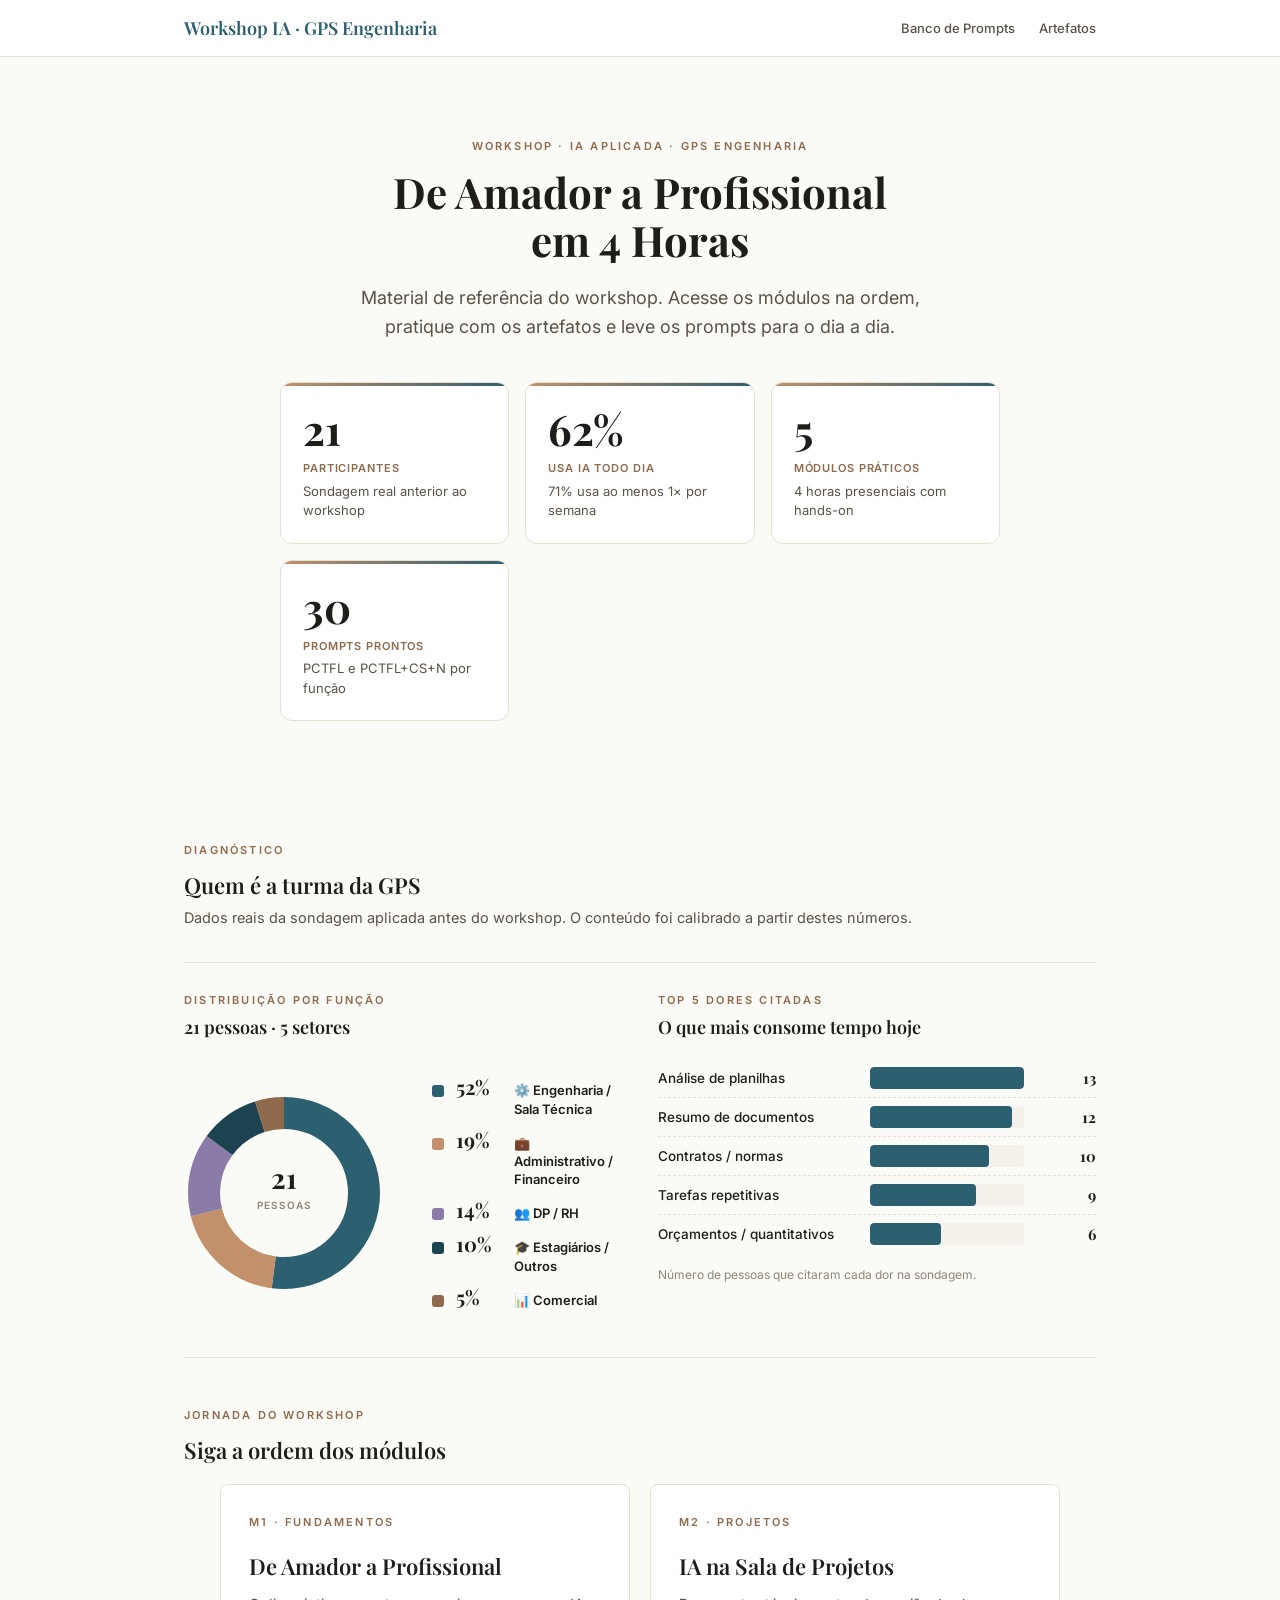
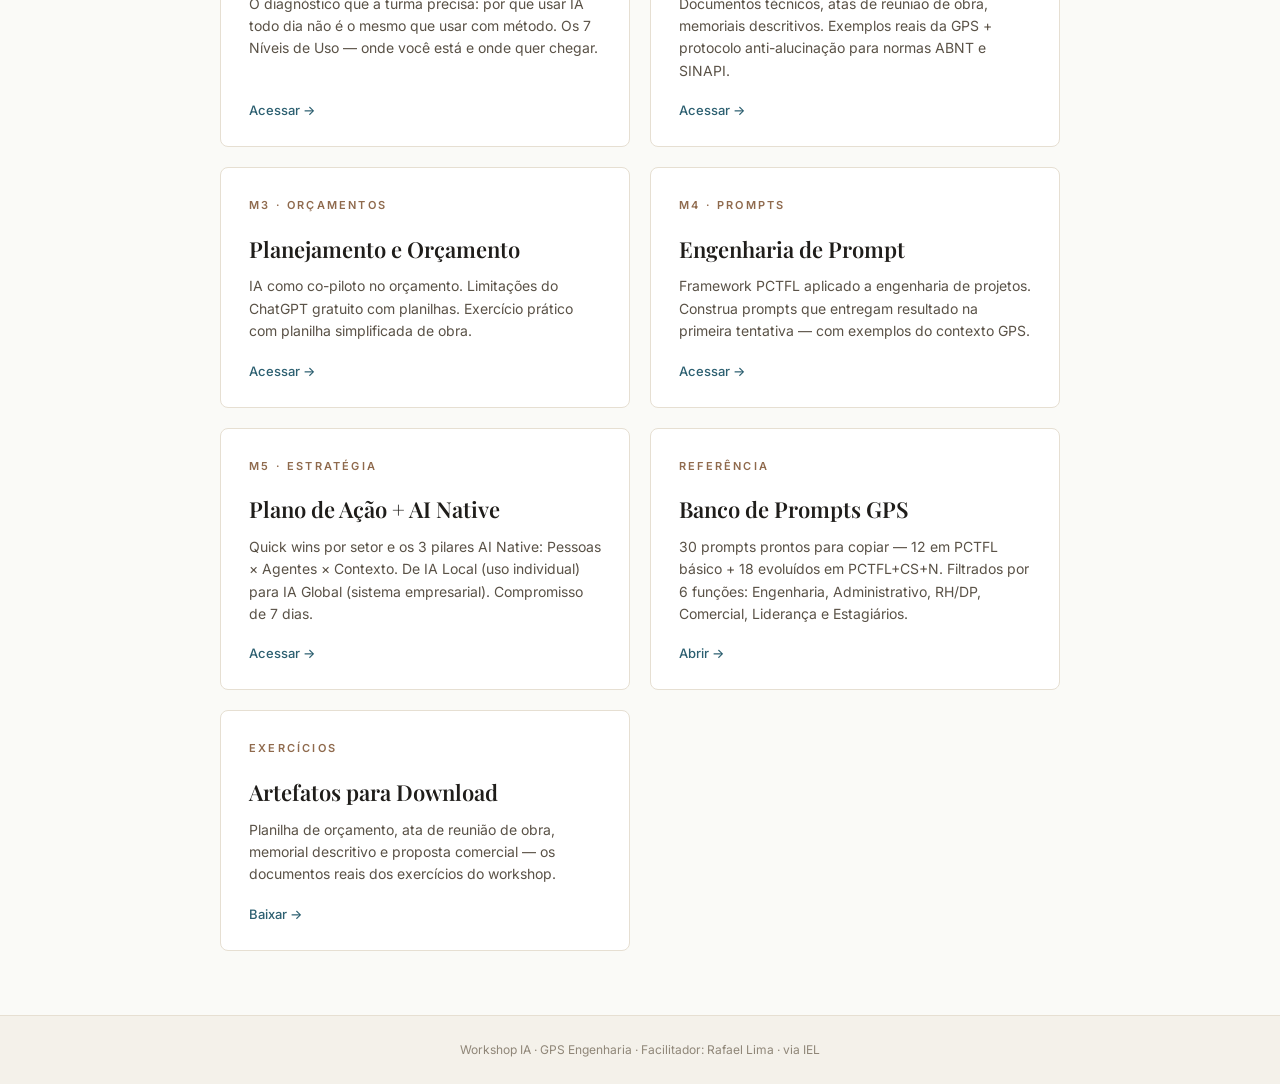
==== commit 3d19bb42: "feat(workshop): dashboard + dados Anthropic 81k + refinamentos UX DASHBOARD (componentes novos em as" ====
--- a/index.html
+++ b/index.html
@@ -31,19 +31,140 @@
         Material de referência do workshop. Acesse os módulos na ordem,
         pratique com os artefatos e leve os prompts para o dia a dia.
       </p>
-      <div class="hero-meta">
-        <span class="badge">21 participantes</span>
-        <span class="badge">4 horas de conteúdo</span>
-        <span class="badge">5 módulos práticos</span>
-        <span class="badge">30 prompts prontos</span>
+      <div class="bignum-grid" style="margin-top:32px; max-width:720px; margin-left:auto; margin-right:auto">
+        <div class="bignum">
+          <p class="bignum-value">21</p>
+          <p class="bignum-label">Participantes</p>
+          <p class="bignum-desc">Sondagem real anterior ao workshop</p>
+        </div>
+        <div class="bignum">
+          <p class="bignum-value">62%</p>
+          <p class="bignum-label">Usa IA todo dia</p>
+          <p class="bignum-desc">71% usa ao menos 1× por semana</p>
+        </div>
+        <div class="bignum">
+          <p class="bignum-value">5</p>
+          <p class="bignum-label">Módulos práticos</p>
+          <p class="bignum-desc">4 horas presenciais com hands-on</p>
+        </div>
+        <div class="bignum">
+          <p class="bignum-value">30</p>
+          <p class="bignum-label">Prompts prontos</p>
+          <p class="bignum-desc">PCTFL e PCTFL+CS+N por função</p>
+        </div>
       </div>
     </div>
   </section>
 
-  <!-- Grid de módulos -->
+  <!-- Nova seção: Quem é a turma -->
   <main>
     <div class="site-container" style="max-width:960px">
-      <div style="padding: 40px 0 20px">
+
+      <section class="reveal" style="padding-top:32px">
+        <p class="eyebrow">Diagnóstico</p>
+        <h2 style="font-size:22px; margin:0 0 6px">Quem é a turma da GPS</h2>
+        <p style="font-size:14.5px; color:var(--ink-soft); margin:0 0 18px">Dados reais da sondagem aplicada antes do workshop. O conteúdo foi calibrado a partir destes números.</p>
+
+        <div class="turma-section">
+          <!-- Donut: distribuição por função -->
+          <div class="turma-col">
+            <p class="eyebrow">Distribuição por função</p>
+            <h3>21 pessoas · 5 setores</h3>
+            <div class="donut-box">
+              <svg class="donut-svg" viewBox="0 0 200 200" xmlns="http://www.w3.org/2000/svg" aria-label="Distribuição da turma por função">
+                <!-- Donut segments. Stroke-dasharray sums to 502.4 (= 2*PI*80). Order: Eng 52%, Adm 19%, RH 14%, Estag 10%, Com 5% -->
+                <circle cx="100" cy="100" r="80" fill="none" stroke="#e6dfd2" stroke-width="32"/>
+                <!-- Eng 52% -->
+                <circle cx="100" cy="100" r="80" fill="none" stroke="#2c5f70" stroke-width="32"
+                        stroke-dasharray="261.25 502.4" stroke-dashoffset="0"
+                        transform="rotate(-90 100 100)"/>
+                <!-- Adm 19% -->
+                <circle cx="100" cy="100" r="80" fill="none" stroke="#c2916b" stroke-width="32"
+                        stroke-dasharray="95.46 502.4" stroke-dashoffset="-261.25"
+                        transform="rotate(-90 100 100)"/>
+                <!-- RH 14% -->
+                <circle cx="100" cy="100" r="80" fill="none" stroke="#8a7ba8" stroke-width="32"
+                        stroke-dasharray="70.34 502.4" stroke-dashoffset="-356.71"
+                        transform="rotate(-90 100 100)"/>
+                <!-- Estag 10% -->
+                <circle cx="100" cy="100" r="80" fill="none" stroke="#1d4250" stroke-width="32"
+                        stroke-dasharray="50.24 502.4" stroke-dashoffset="-427.05"
+                        transform="rotate(-90 100 100)"/>
+                <!-- Com 5% -->
+                <circle cx="100" cy="100" r="80" fill="none" stroke="#8f6a4d" stroke-width="32"
+                        stroke-dasharray="25.12 502.4" stroke-dashoffset="-477.29"
+                        transform="rotate(-90 100 100)"/>
+                <!-- Centro -->
+                <text x="100" y="96" text-anchor="middle" font-family="Playfair Display, serif" font-size="28" font-weight="700" fill="#1f1d1a">21</text>
+                <text x="100" y="116" text-anchor="middle" font-family="Inter, sans-serif" font-size="10" font-weight="600" fill="#8f8678" letter-spacing="1">PESSOAS</text>
+              </svg>
+              <div class="donut-legend">
+                <div class="donut-legend-row">
+                  <span class="donut-legend-dot" style="background:#2c5f70"></span>
+                  <span class="donut-legend-count">52%</span>
+                  <span class="donut-legend-lbl"><strong>⚙️ Engenharia / Sala Técnica</strong></span>
+                </div>
+                <div class="donut-legend-row">
+                  <span class="donut-legend-dot" style="background:#c2916b"></span>
+                  <span class="donut-legend-count">19%</span>
+                  <span class="donut-legend-lbl"><strong>💼 Administrativo / Financeiro</strong></span>
+                </div>
+                <div class="donut-legend-row">
+                  <span class="donut-legend-dot" style="background:#8a7ba8"></span>
+                  <span class="donut-legend-count">14%</span>
+                  <span class="donut-legend-lbl"><strong>👥 DP / RH</strong></span>
+                </div>
+                <div class="donut-legend-row">
+                  <span class="donut-legend-dot" style="background:#1d4250"></span>
+                  <span class="donut-legend-count">10%</span>
+                  <span class="donut-legend-lbl"><strong>🎓 Estagiários / Outros</strong></span>
+                </div>
+                <div class="donut-legend-row">
+                  <span class="donut-legend-dot" style="background:#8f6a4d"></span>
+                  <span class="donut-legend-count">5%</span>
+                  <span class="donut-legend-lbl"><strong>📊 Comercial</strong></span>
+                </div>
+              </div>
+            </div>
+          </div>
+
+          <!-- Sector Bars: top 5 dores -->
+          <div class="turma-col">
+            <p class="eyebrow">Top 5 dores citadas</p>
+            <h3>O que mais consome tempo hoje</h3>
+            <div class="hbar-graph">
+              <div class="hbar-row">
+                <span class="hbar-label">Análise de planilhas</span>
+                <div class="hbar-track"><div class="hbar-fill" style="width:100%"></div></div>
+                <span class="hbar-pct">13</span>
+              </div>
+              <div class="hbar-row">
+                <span class="hbar-label">Resumo de documentos</span>
+                <div class="hbar-track"><div class="hbar-fill" style="width:92%"></div></div>
+                <span class="hbar-pct">12</span>
+              </div>
+              <div class="hbar-row">
+                <span class="hbar-label">Contratos / normas</span>
+                <div class="hbar-track"><div class="hbar-fill" style="width:77%"></div></div>
+                <span class="hbar-pct">10</span>
+              </div>
+              <div class="hbar-row">
+                <span class="hbar-label">Tarefas repetitivas</span>
+                <div class="hbar-track"><div class="hbar-fill" style="width:69%"></div></div>
+                <span class="hbar-pct">9</span>
+              </div>
+              <div class="hbar-row">
+                <span class="hbar-label">Orçamentos / quantitativos</span>
+                <div class="hbar-track"><div class="hbar-fill" style="width:46%"></div></div>
+                <span class="hbar-pct">6</span>
+              </div>
+            </div>
+            <p style="font-size:12px; color:var(--ink-muted); margin:12px 0 0">Número de pessoas que citaram cada dor na sondagem.</p>
+          </div>
+        </div>
+      </section>
+
+      <div style="padding: 16px 0 20px">
         <p class="eyebrow">Jornada do Workshop</p>
         <h2 style="font-size:22px; margin:0">Siga a ordem dos módulos</h2>
       </div>
--- a/assets/style.css
+++ b/assets/style.css
@@ -1037,3 +1037,353 @@
   opacity: .55;
   cursor: not-allowed;
 }
+
+/* ============================================================
+   PROMPT 19 — Dashboard Executivo + Dados Anthropic
+   ============================================================ */
+
+/* ── Bignum (estatística-âncora) ──────────────────────────── */
+.bignum-grid {
+  display: grid;
+  grid-template-columns: repeat(auto-fit, minmax(180px, 1fr));
+  gap: 16px;
+  margin: 24px 0;
+}
+.bignum {
+  position: relative;
+  background: var(--bg-card);
+  border: 1px solid var(--border);
+  border-radius: 12px;
+  padding: 24px 22px 22px;
+  text-align: left;
+  overflow: hidden;
+}
+.bignum::before {
+  content: "";
+  position: absolute;
+  top: 0; left: 0; right: 0;
+  height: 3px;
+  background: linear-gradient(90deg, var(--accent-warm), var(--accent));
+}
+.bignum-value {
+  font-family: var(--serif);
+  font-weight: 700;
+  font-size: 42px;
+  line-height: 1.05;
+  color: var(--ink);
+  margin: 0 0 8px;
+  letter-spacing: -0.01em;
+}
+.bignum-label {
+  font-size: 11px;
+  font-weight: 600;
+  text-transform: uppercase;
+  letter-spacing: 0.08em;
+  color: var(--accent-warm-dark);
+  margin: 0 0 4px;
+}
+.bignum-desc {
+  font-size: 13px;
+  color: var(--ink-soft);
+  line-height: 1.5;
+  margin: 0;
+}
+.bignum.compact .bignum-value { font-size: 32px; }
+@media (max-width: 640px) {
+  .bignum-grid { grid-template-columns: repeat(2, 1fr); gap: 10px; }
+  .bignum { padding: 18px 16px 16px; }
+  .bignum-value { font-size: 32px; }
+}
+
+/* ── HorizontalBarGraph (barras horizontais com %) ────────── */
+.hbar-graph {
+  margin: 20px 0 8px;
+}
+.hbar-graph-title {
+  font-family: var(--serif);
+  font-size: 14px;
+  font-weight: 600;
+  color: var(--ink);
+  margin: 0 0 4px;
+  text-transform: uppercase;
+  letter-spacing: 0.06em;
+}
+.hbar-graph-source {
+  font-size: 12px;
+  color: var(--ink-muted);
+  margin: 0 0 16px;
+}
+.hbar-row {
+  display: grid;
+  grid-template-columns: 200px 1fr 60px;
+  gap: 12px;
+  align-items: center;
+  padding: 8px 0;
+  border-bottom: 1px dashed var(--border);
+}
+.hbar-row:last-child { border-bottom: none; }
+.hbar-label {
+  font-size: 13.5px;
+  color: var(--ink);
+  font-weight: 500;
+}
+.hbar-track {
+  background: var(--bg-warm);
+  border-radius: 4px;
+  height: 22px;
+  overflow: hidden;
+  position: relative;
+}
+.hbar-fill {
+  height: 100%;
+  background: var(--accent);
+  border-radius: 4px;
+  transition: width .6s ease;
+  min-width: 4px;
+}
+.hbar-fill.warn { background: var(--accent-warm); }
+.hbar-fill.muted { background: var(--ink-muted); }
+.hbar-pct {
+  font-family: var(--serif);
+  font-size: 15px;
+  font-weight: 700;
+  color: var(--ink);
+  text-align: right;
+}
+@media (max-width: 640px) {
+  .hbar-row {
+    grid-template-columns: 1fr 50px;
+    gap: 6px 10px;
+  }
+  .hbar-label { grid-column: 1 / 3; font-size: 13px; }
+  .hbar-track { grid-column: 1 / 2; height: 14px; }
+  .hbar-pct { grid-column: 2 / 3; font-size: 13px; }
+}
+
+/* ── Donut SVG (distribuição categórica) ──────────────────── */
+.donut-box {
+  display: grid;
+  grid-template-columns: 220px 1fr;
+  gap: 28px;
+  align-items: center;
+  padding: 20px 0;
+}
+.donut-svg {
+  width: 200px;
+  height: 200px;
+  display: block;
+}
+.donut-legend {
+  display: flex;
+  flex-direction: column;
+  gap: 12px;
+}
+.donut-legend-row {
+  display: grid;
+  grid-template-columns: 14px 48px 1fr;
+  align-items: baseline;
+  gap: 10px;
+}
+.donut-legend-dot {
+  width: 12px;
+  height: 12px;
+  border-radius: 3px;
+  flex-shrink: 0;
+  position: relative;
+  top: 2px;
+}
+.donut-legend-count {
+  font-family: var(--serif);
+  font-weight: 700;
+  font-size: 20px;
+  color: var(--ink);
+  line-height: 1;
+}
+.donut-legend-lbl {
+  font-size: 13px;
+  color: var(--ink-soft);
+  line-height: 1.4;
+}
+.donut-legend-lbl strong { color: var(--ink); font-weight: 600; }
+@media (max-width: 720px) {
+  .donut-box { grid-template-columns: 1fr; justify-items: center; gap: 18px; }
+  .donut-legend { width: 100%; max-width: 360px; }
+}
+
+/* ── Score Tiles (4 categorias com cor semântica) ─────────── */
+.score-bands {
+  display: grid;
+  grid-template-columns: repeat(auto-fit, minmax(160px, 1fr));
+  gap: 12px;
+  margin: 18px 0;
+}
+.score-tile {
+  background: var(--bg-card);
+  border: 1px solid var(--border);
+  border-left-width: 4px;
+  border-radius: 10px;
+  padding: 16px 18px;
+  text-align: left;
+}
+.score-tile.eng     { border-left-color: var(--accent); }
+.score-tile.adm     { border-left-color: var(--accent-warm); }
+.score-tile.rh      { border-left-color: #8a7ba8; }
+.score-tile.com-lid { border-left-color: var(--accent-dark); }
+.score-tile-emoji {
+  font-size: 22px;
+  margin: 0 0 6px;
+}
+.score-tile-value {
+  font-family: var(--serif);
+  font-weight: 700;
+  font-size: 28px;
+  color: var(--ink);
+  margin: 0;
+  line-height: 1;
+}
+.score-tile-label {
+  font-size: 12.5px;
+  font-weight: 600;
+  color: var(--ink);
+  margin: 6px 0 2px;
+}
+.score-tile-desc {
+  font-size: 11.5px;
+  color: var(--ink-muted);
+  line-height: 1.45;
+  margin: 0;
+}
+
+/* ── Bloco Anthropic 81k (M1) ─────────────────────────────── */
+.anthropic-block {
+  background: linear-gradient(135deg, #f3f8fa 0%, #e8f0f4 100%);
+  border: 1px solid rgba(44, 95, 112, .22);
+  border-radius: 14px;
+  padding: 32px 28px;
+  margin-top: 28px;
+}
+.anthropic-block .eyebrow { color: var(--accent); margin-bottom: 8px; }
+.anthropic-block h2 { margin-bottom: 14px; }
+.anthropic-block .bignum-grid { margin: 24px 0; }
+.anthropic-block .bignum { background: rgba(255, 255, 255, .65); }
+.anthropic-quote {
+  margin-top: 22px;
+  padding: 20px 24px;
+  background: rgba(255, 255, 255, .55);
+  border-left: 3px solid var(--accent);
+  border-radius: 0 8px 8px 0;
+}
+.anthropic-quote-pt {
+  font-size: 16px;
+  font-style: italic;
+  color: var(--ink);
+  line-height: 1.6;
+  margin: 0 0 8px;
+}
+.anthropic-quote-en {
+  font-size: 13px;
+  color: var(--ink-muted);
+  font-style: italic;
+  line-height: 1.5;
+  margin: 0 0 8px;
+}
+.anthropic-quote-attr {
+  font-size: 12px;
+  color: var(--ink-muted);
+  font-weight: 500;
+  margin: 0;
+}
+@media (max-width: 640px) {
+  .anthropic-block { padding: 24px 20px; }
+}
+
+/* ── Seção home "Quem é a turma" ───────────────────────────── */
+.turma-section {
+  display: grid;
+  grid-template-columns: 1fr 1fr;
+  gap: 36px;
+  margin: 32px 0;
+  padding: 28px 0;
+  border-top: 1px solid var(--border);
+  border-bottom: 1px solid var(--border);
+}
+.turma-col h3 {
+  font-family: var(--serif);
+  font-size: 18px;
+  color: var(--ink);
+  margin: 0 0 18px;
+}
+.turma-col .eyebrow { margin-bottom: 6px; }
+@media (max-width: 720px) {
+  .turma-section { grid-template-columns: 1fr; gap: 28px; }
+}
+
+/* ── Badges de Modo (M2 — IA na Sala de Projetos) ─────────── */
+.modo-badge {
+  display: inline-block;
+  font-size: 11.5px;
+  font-weight: 600;
+  text-transform: uppercase;
+  letter-spacing: 0.04em;
+  padding: 3px 10px;
+  border-radius: 4px;
+  border: 1px solid;
+  white-space: nowrap;
+}
+.modo-badge.auto {
+  background: #eef6ef;
+  color: #4a7d50;
+  border-color: #c5dac8;
+}
+.modo-badge.colab {
+  background: #fef6e6;
+  color: #8f6a4d;
+  border-color: #e8c4a8;
+}
+.modo-badge.manual {
+  background: #fdf1ee;
+  color: #b54a3a;
+  border-color: #f0c9c0;
+}
+.modo-legend {
+  display: flex;
+  gap: 12px;
+  flex-wrap: wrap;
+  margin: 12px 0 16px;
+  padding: 12px 16px;
+  background: var(--bg-warm);
+  border-radius: 8px;
+  border: 1px solid var(--border);
+}
+.modo-legend-item {
+  display: flex;
+  align-items: center;
+  gap: 6px;
+  font-size: 12.5px;
+  color: var(--ink-soft);
+  line-height: 1.4;
+}
+
+/* ── Callouts semanticos gradient (upgrade visual) ────────── */
+.callout.warning,
+.callout.warn {
+  background: linear-gradient(135deg, #fef6e6 0%, #fae8c8 100%);
+  border-color: rgba(192, 138, 42, 0.32);
+  border-left: 4px solid #c2916b;
+}
+.callout.danger,
+.callout.risk {
+  background: linear-gradient(135deg, #fdf1ee 0%, #f9e2dc 100%);
+  border-color: rgba(181, 74, 58, 0.32);
+  border-left: 4px solid #b54a3a;
+}
+.callout.cool {
+  background: linear-gradient(135deg, #f3f8fa 0%, #e8f0f4 100%);
+  border-color: rgba(44, 95, 112, 0.28);
+  border-left: 4px solid var(--accent);
+}
+.callout.success {
+  background: linear-gradient(135deg, #eef6ef 0%, #dde9de 100%);
+  border-color: rgba(74, 125, 80, 0.30);
+  border-left: 4px solid #5c7d5f;
+}
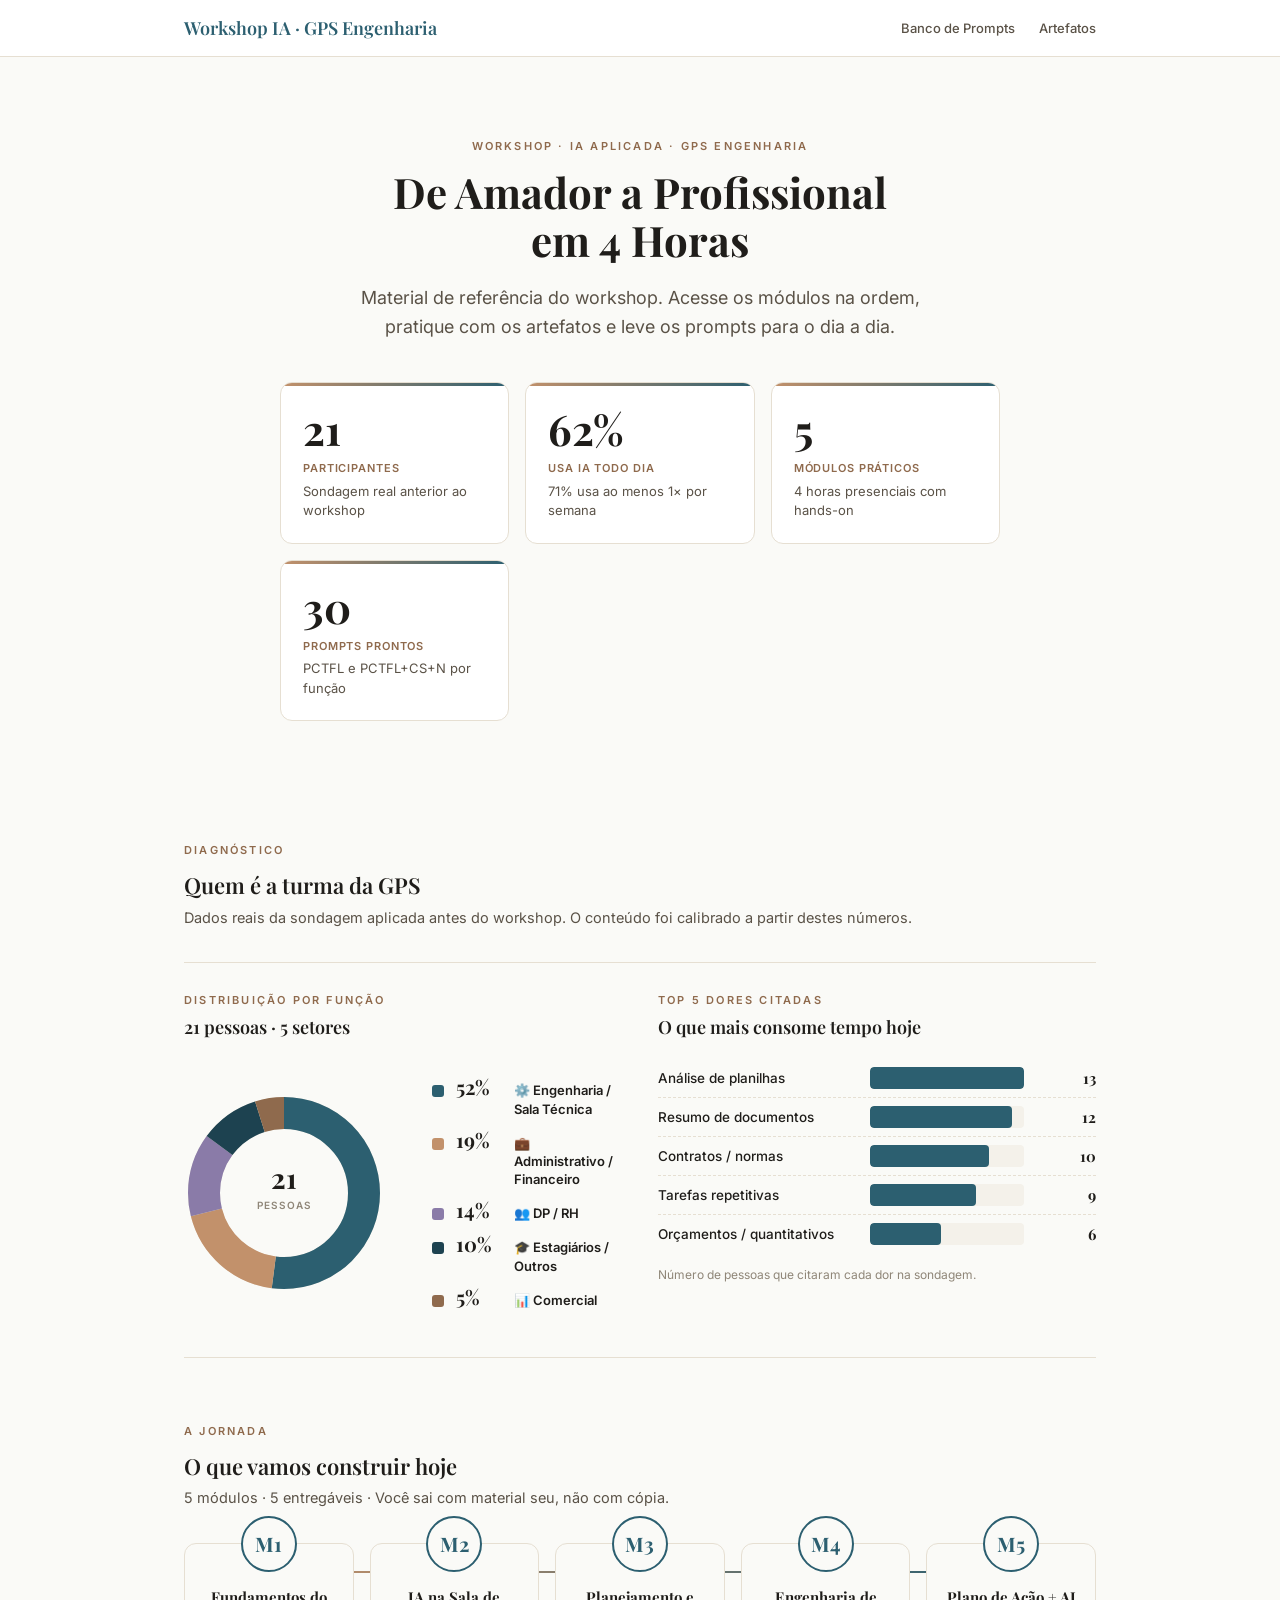
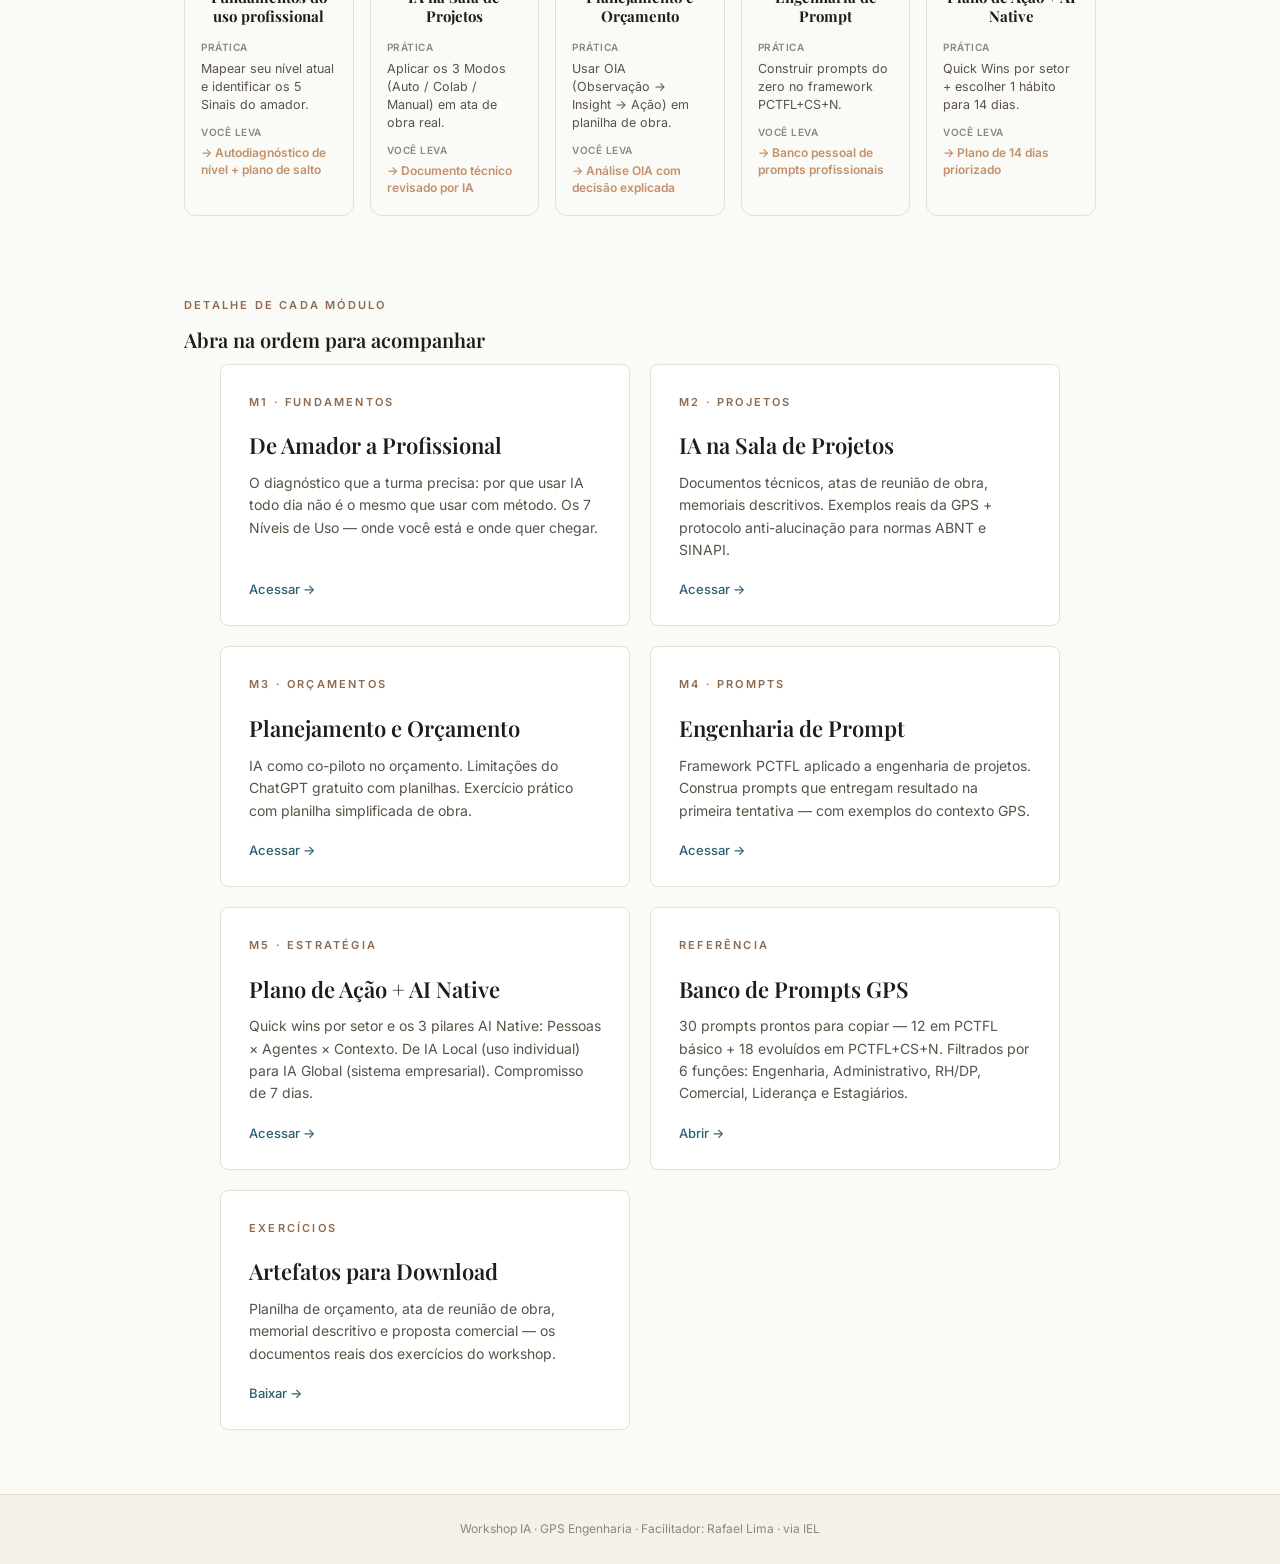
==== commit 0b4fe708: "feat(home): adiciona timeline visao geral entre Turma e Modulos - Substitui divisor minimo "Jornada " ====
--- a/index.html
+++ b/index.html
@@ -164,9 +164,73 @@
         </div>
       </section>
 
-      <div style="padding: 16px 0 20px">
-        <p class="eyebrow">Jornada do Workshop</p>
-        <h2 style="font-size:22px; margin:0">Siga a ordem dos módulos</h2>
+      <!-- A Jornada do Workshop (timeline) -->
+      <section class="reveal" style="padding: 32px 0 16px">
+        <p class="eyebrow">A Jornada</p>
+        <h2 style="font-size:22px; margin:0 0 6px">O que vamos construir hoje</h2>
+        <p style="font-size:14.5px; color:var(--ink-soft); margin:0 0 8px">
+          5 módulos · 5 entregáveis · Você sai com material seu, não com cópia.
+        </p>
+
+        <div class="jornada-timeline">
+
+          <!-- M1 -->
+          <div class="jornada-step">
+            <div class="jornada-num">M1</div>
+            <h3 class="jornada-step-title">Fundamentos do uso profissional</h3>
+            <p class="jornada-label">Prática</p>
+            <p class="jornada-text">Mapear seu nível atual e identificar os 5 Sinais do amador.</p>
+            <p class="jornada-label">Você leva</p>
+            <p class="jornada-entregavel">→ Autodiagnóstico de nível + plano de salto</p>
+          </div>
+
+          <!-- M2 -->
+          <div class="jornada-step">
+            <div class="jornada-num">M2</div>
+            <h3 class="jornada-step-title">IA na Sala de Projetos</h3>
+            <p class="jornada-label">Prática</p>
+            <p class="jornada-text">Aplicar os 3 Modos (Auto / Colab / Manual) em ata de obra real.</p>
+            <p class="jornada-label">Você leva</p>
+            <p class="jornada-entregavel">→ Documento técnico revisado por IA</p>
+          </div>
+
+          <!-- M3 -->
+          <div class="jornada-step">
+            <div class="jornada-num">M3</div>
+            <h3 class="jornada-step-title">Planejamento e Orçamento</h3>
+            <p class="jornada-label">Prática</p>
+            <p class="jornada-text">Usar OIA (Observação → Insight → Ação) em planilha de obra.</p>
+            <p class="jornada-label">Você leva</p>
+            <p class="jornada-entregavel">→ Análise OIA com decisão explicada</p>
+          </div>
+
+          <!-- M4 -->
+          <div class="jornada-step">
+            <div class="jornada-num">M4</div>
+            <h3 class="jornada-step-title">Engenharia de Prompt</h3>
+            <p class="jornada-label">Prática</p>
+            <p class="jornada-text">Construir prompts do zero no framework PCTFL+CS+N.</p>
+            <p class="jornada-label">Você leva</p>
+            <p class="jornada-entregavel">→ Banco pessoal de prompts profissionais</p>
+          </div>
+
+          <!-- M5 -->
+          <div class="jornada-step">
+            <div class="jornada-num">M5</div>
+            <h3 class="jornada-step-title">Plano de Ação + AI Native</h3>
+            <p class="jornada-label">Prática</p>
+            <p class="jornada-text">Quick Wins por setor + escolher 1 hábito para 14 dias.</p>
+            <p class="jornada-label">Você leva</p>
+            <p class="jornada-entregavel">→ Plano de 14 dias priorizado</p>
+          </div>
+
+        </div><!-- /jornada-timeline -->
+      </section>
+
+      <!-- Divisor mínimo antes dos cards detalhados -->
+      <div style="padding: 16px 0 12px">
+        <p class="eyebrow">Detalhe de cada módulo</p>
+        <h2 style="font-size:20px; margin:0">Abra na ordem para acompanhar</h2>
       </div>
 
       <div class="modules-grid">
--- a/assets/style.css
+++ b/assets/style.css
@@ -1387,3 +1387,129 @@
   border-color: rgba(74, 125, 80, 0.30);
   border-left: 4px solid #5c7d5f;
 }
+
+/* ============================================
+   PROMPT 20 — JORNADA TIMELINE (home)
+   ============================================ */
+.jornada-timeline {
+  display: grid;
+  grid-template-columns: repeat(5, 1fr);
+  gap: 16px;
+  position: relative;
+  margin: 32px 0 48px;
+}
+
+/* Linha conectora horizontal entre os círculos */
+.jornada-timeline::before {
+  content: "";
+  position: absolute;
+  top: 28px;
+  left: 10%;
+  right: 10%;
+  height: 2px;
+  background: linear-gradient(90deg, var(--accent-warm), var(--accent));
+  z-index: 0;
+}
+
+.jornada-step {
+  position: relative;
+  z-index: 1;
+  background: var(--bg);
+  border: 1px solid var(--border);
+  border-radius: 12px;
+  padding: 44px 16px 18px;
+  text-align: left;
+  transition: transform 0.2s ease, box-shadow 0.2s ease;
+}
+
+.jornada-step:hover {
+  transform: translateY(-2px);
+  box-shadow: 0 6px 18px rgba(0, 0, 0, 0.06);
+}
+
+.jornada-num {
+  position: absolute;
+  top: -28px;
+  left: 50%;
+  transform: translateX(-50%);
+  width: 56px;
+  height: 56px;
+  border-radius: 50%;
+  background: var(--bg);
+  border: 2px solid var(--accent);
+  display: flex;
+  align-items: center;
+  justify-content: center;
+  font-family: var(--serif);
+  font-size: 20px;
+  font-weight: 700;
+  color: var(--accent);
+}
+
+.jornada-step-title {
+  font-family: var(--serif);
+  font-size: 15px;
+  font-weight: 700;
+  margin: 0 0 12px;
+  text-align: center;
+  line-height: 1.3;
+  color: var(--ink);
+}
+
+.jornada-label {
+  font-family: var(--sans);
+  font-size: 10px;
+  font-weight: 600;
+  text-transform: uppercase;
+  letter-spacing: 0.5px;
+  color: var(--ink-muted);
+  margin: 10px 0 4px;
+}
+
+.jornada-text {
+  font-size: 12.5px;
+  line-height: 1.45;
+  color: var(--ink-soft);
+  margin: 0 0 8px;
+}
+
+.jornada-entregavel {
+  font-size: 12px;
+  color: var(--accent-warm);
+  font-weight: 600;
+  line-height: 1.4;
+  margin: 0;
+}
+
+/* Mobile / tablet pequeno */
+@media (max-width: 720px) {
+  .jornada-timeline {
+    grid-template-columns: 1fr;
+    gap: 32px;
+    margin: 24px 0 32px;
+  }
+  .jornada-timeline::before {
+    left: 27px;
+    top: 0;
+    bottom: 0;
+    right: auto;
+    width: 2px;
+    height: auto;
+  }
+  .jornada-step {
+    padding: 18px 18px 18px 76px;
+  }
+  .jornada-num {
+    position: absolute;
+    top: 16px;
+    left: 0;
+    transform: none;
+    width: 54px;
+    height: 54px;
+    font-size: 18px;
+  }
+  .jornada-step-title {
+    text-align: left;
+    font-size: 16px;
+  }
+}
